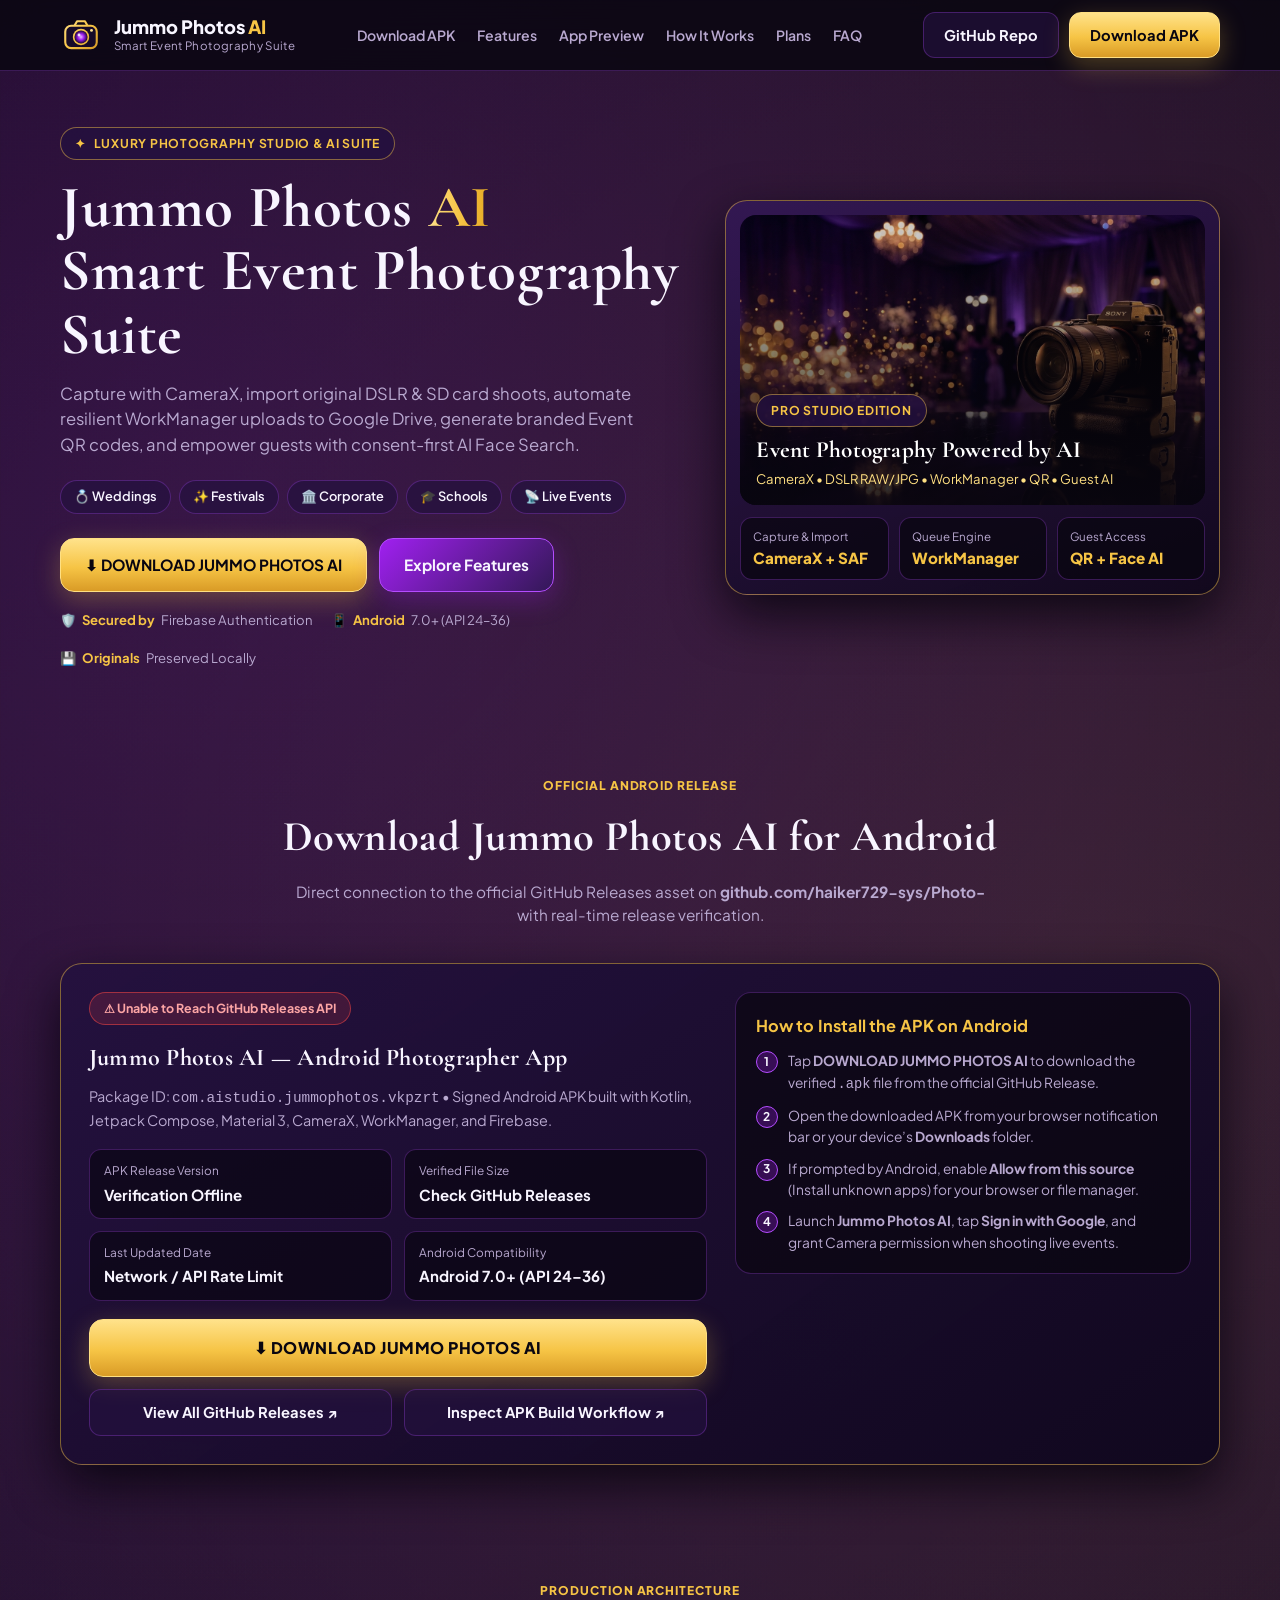
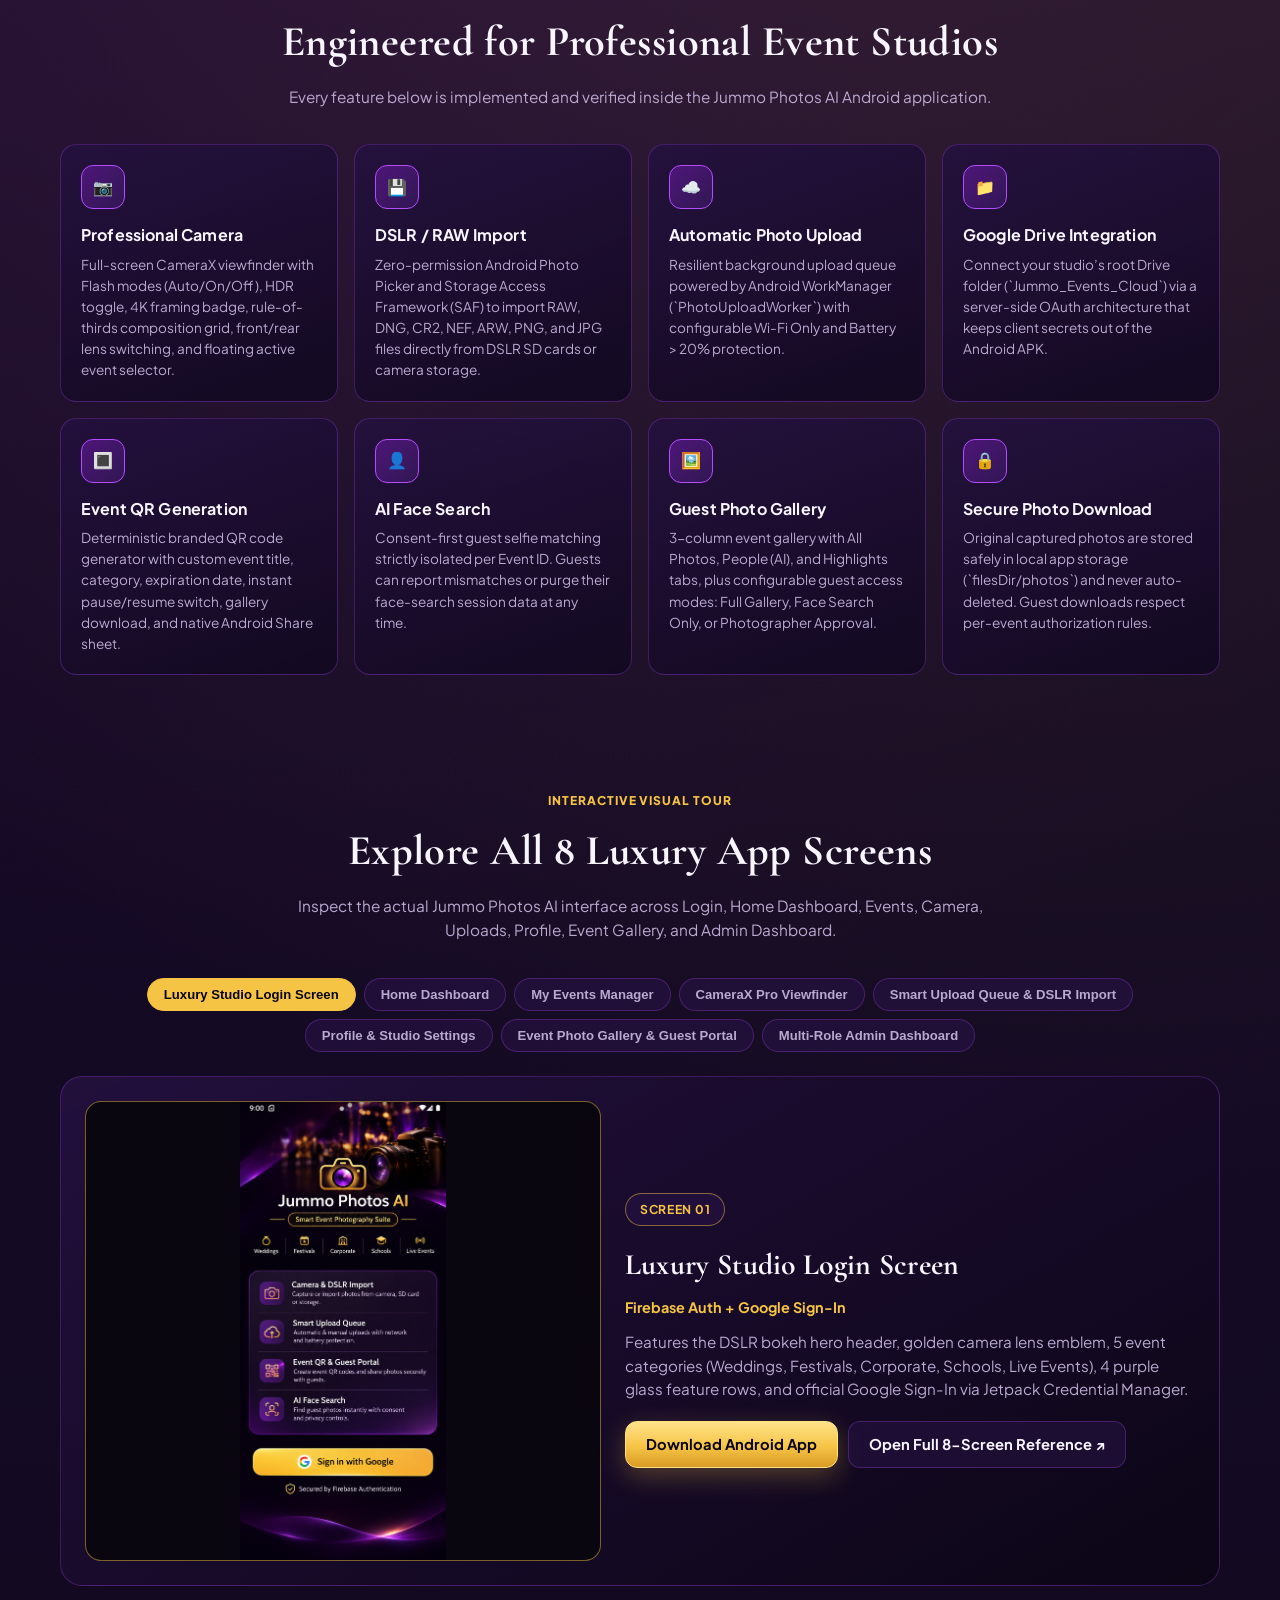
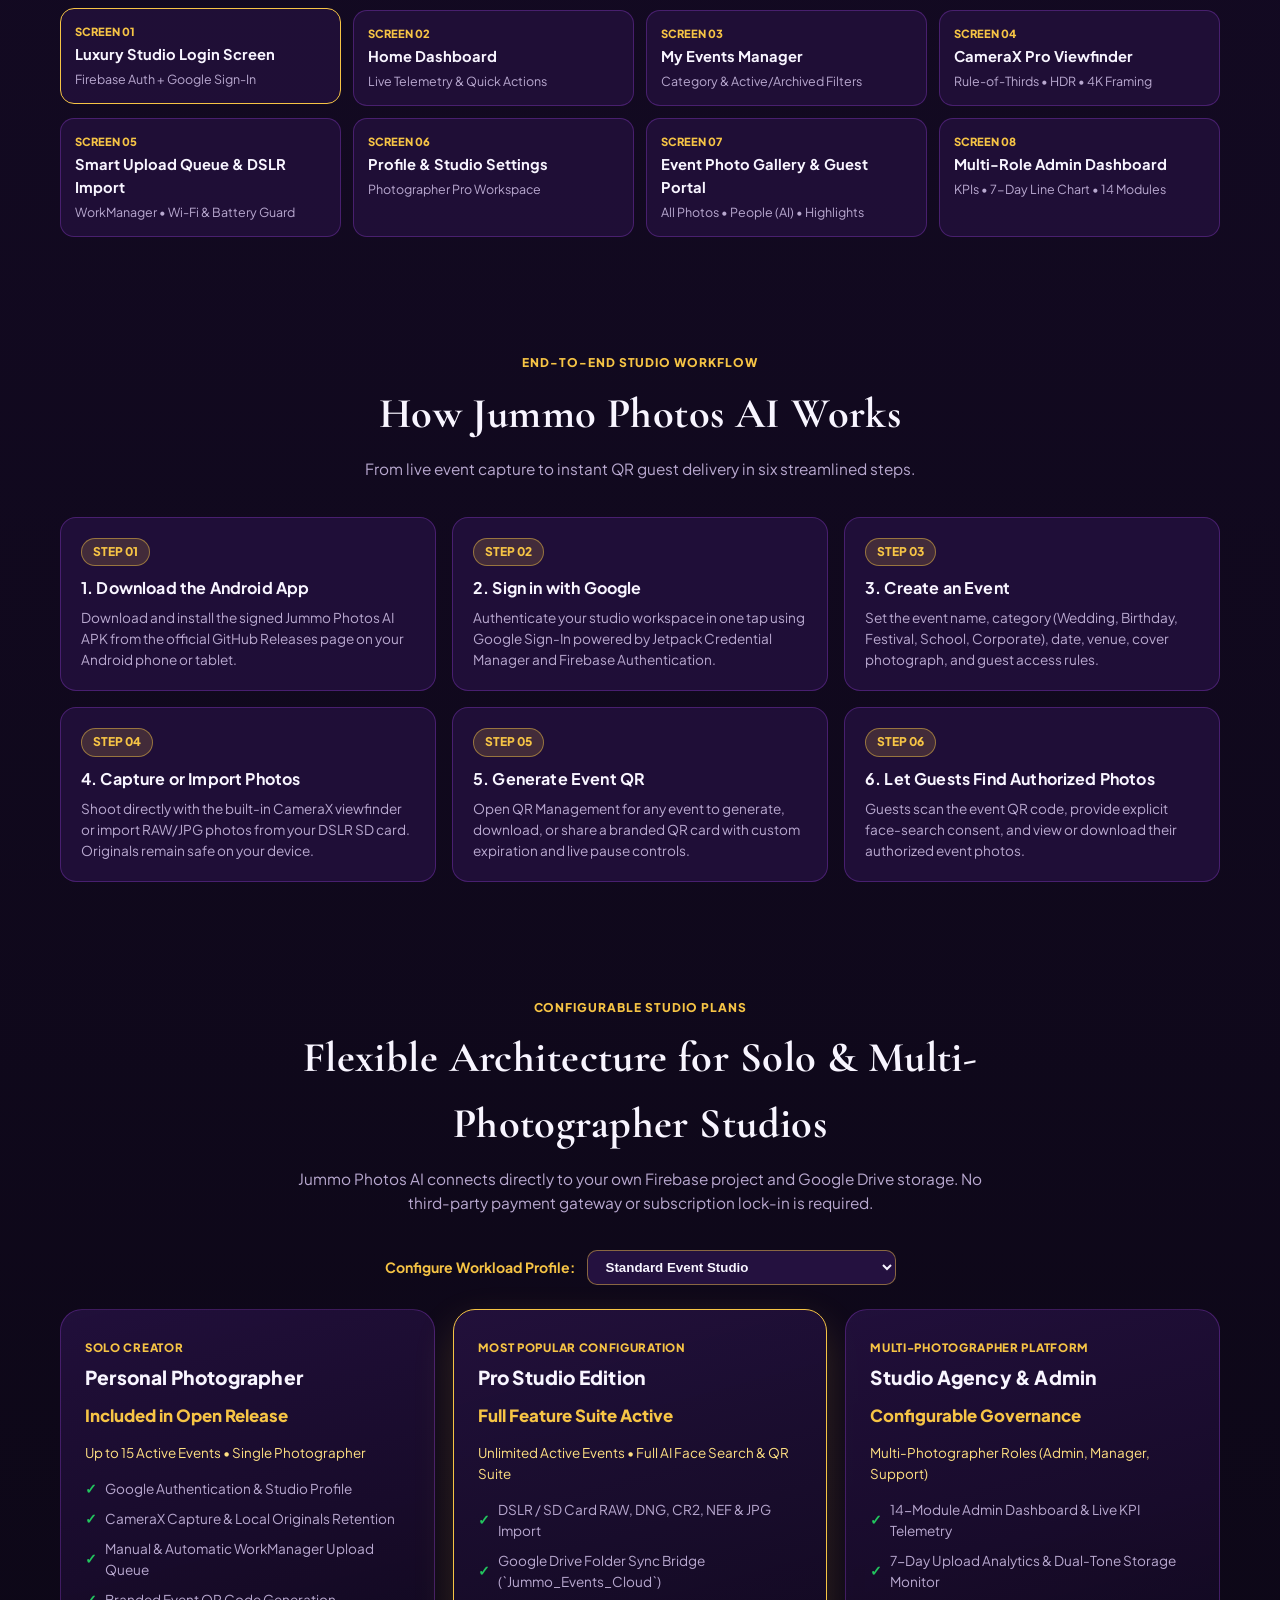
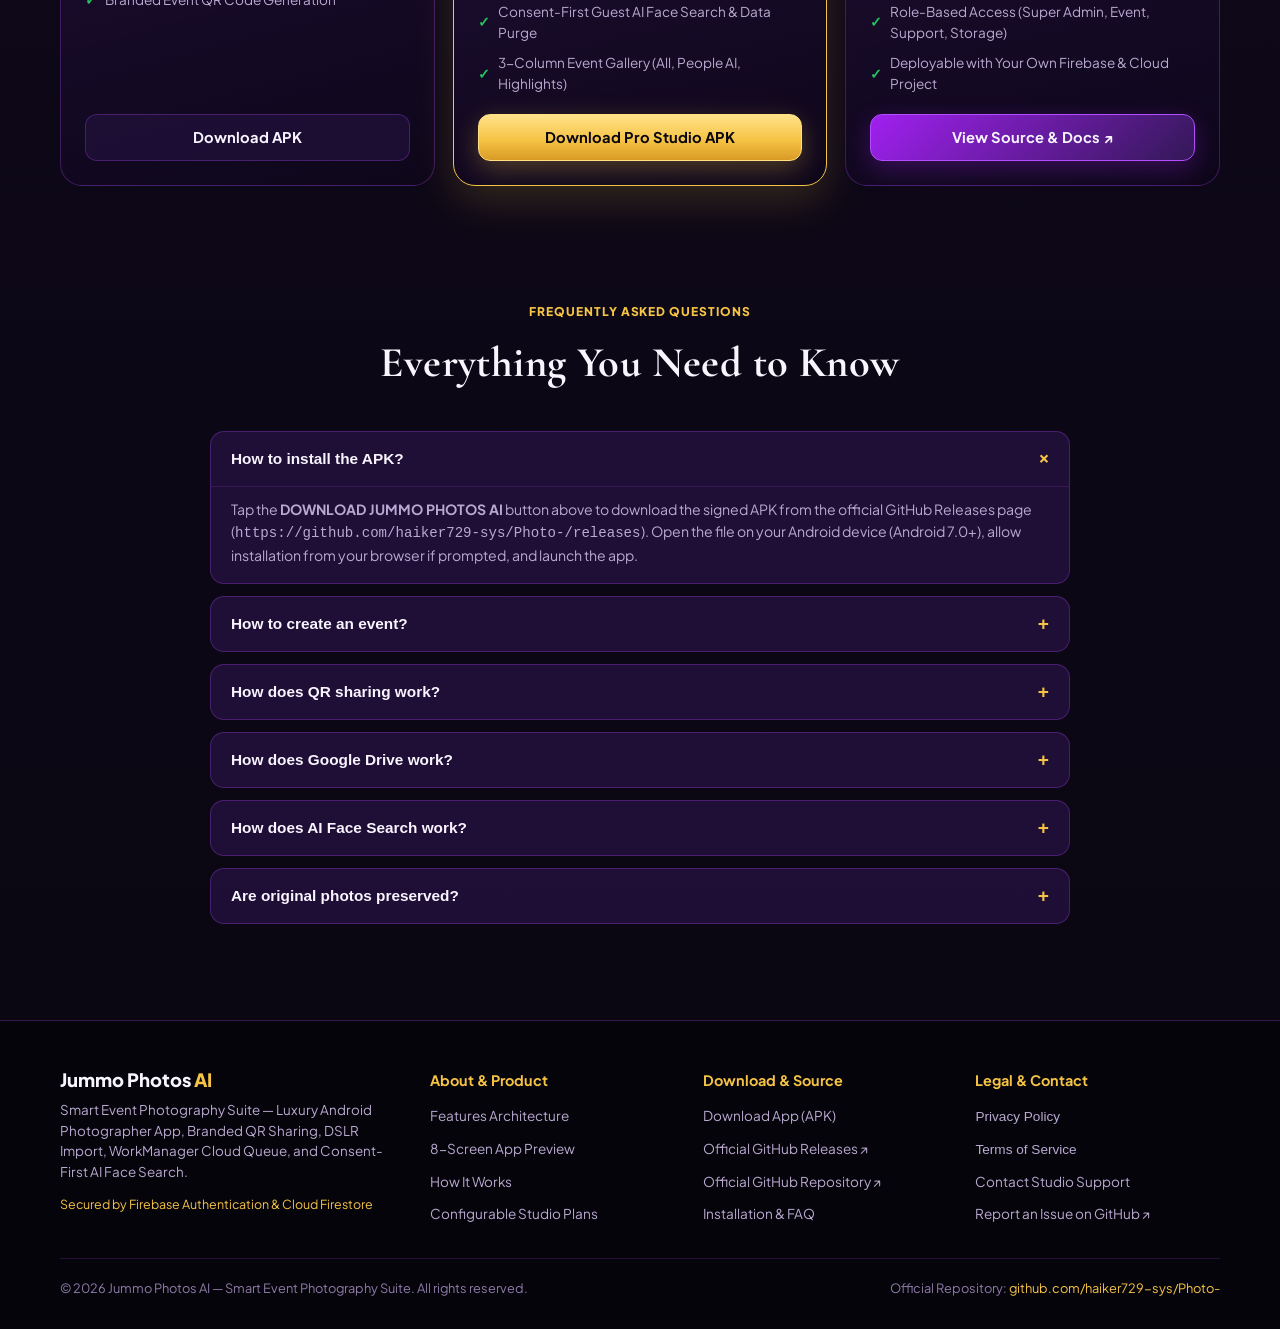
==== app/src/main/assets/website/index.html @ 93e832d7 "feat: add Official Website screen and APK portal Integrate OfficialWebsiteScreen to provide users wi" ====
<!DOCTYPE html>
<html lang="en">
<head>
  <meta charset="UTF-8" />
  <meta name="viewport" content="width=device-width, initial-scale=1.0" />
  <title>Jummo Photos AI — Smart Event Photography Suite | Official Website</title>
  <meta name="description" content="Jummo Photos AI is a luxury Event Photography, AI Face Search, DSLR RAW/JPG Import, WorkManager Cloud Upload, and Instant QR Photo Sharing suite for Android." />
  <meta name="keywords" content="Jummo Photos AI, Event Photography App, AI Face Search, QR Photo Sharing, CameraX Android, DSLR Import, Wedding Photography SaaS" />
  <meta property="og:title" content="Jummo Photos AI — Smart Event Photography Suite" />
  <meta property="og:description" content="Capture, manage, and share event photography with CameraX, DSLR/SD Import, Google Drive sync, Branded Event QR codes, and Consent-First AI Face Search." />
  <meta property="og:type" content="website" />
  <link rel="preconnect" href="https://fonts.googleapis.com" />
  <link rel="preconnect" href="https://fonts.gstatic.com" crossorigin />
  <link href="https://fonts.googleapis.com/css2?family=Cormorant+Garamond:wght@600;700&family=Plus+Jakarta+Sans:wght@400;500;600;700;800&display=swap" rel="stylesheet" />
  <link rel="stylesheet" href="styles.css" />
</head>
<body>
  <!-- Sticky Navigation Bar -->
  <header class="navbar">
    <div class="container nav-inner">
      <a href="#top" class="brand-link" aria-label="Jummo Photos AI Home">
        <!-- Luxury Golden Camera Lens SVG Logo -->
        <svg class="brand-logo-svg" viewBox="0 0 64 64" fill="none" xmlns="http://www.w3.org/2000/svg" aria-hidden="true">
          <defs>
            <linearGradient id="goldGrad" x1="0" y1="0" x2="64" y2="64" gradientUnits="userSpaceOnUse">
              <stop offset="0%" stop-color="#FFE596" />
              <stop offset="50%" stop-color="#F6C445" />
              <stop offset="100%" stop-color="#C98A1B" />
            </linearGradient>
            <radialGradient id="purpleLens" cx="50%" cy="50%" r="50%">
              <stop offset="0%" stop-color="#E9B8FF" />
              <stop offset="45%" stop-color="#A020F0" />
              <stop offset="100%" stop-color="#1A062E" />
            </radialGradient>
          </defs>
          <path d="M22 18L26 11H38L42 18" stroke="url(#goldGrad)" stroke-width="3.2" stroke-linecap="round" stroke-linejoin="round" />
          <rect x="8" y="18" width="48" height="34" rx="9" fill="#160B28" stroke="url(#goldGrad)" stroke-width="3.2" />
          <circle cx="48" cy="25" r="2.2" fill="#FFE596" />
          <circle cx="32" cy="35" r="12.5" fill="url(#goldGrad)" />
          <circle cx="32" cy="35" r="10" fill="url(#purpleLens)" />
          <circle cx="29" cy="32" r="2.2" fill="#FFFFFF" fill-opacity="0.85" />
        </svg>
        <div class="brand-text-wrap">
          <span class="brand-name">Jummo Photos <span>AI</span></span>
          <span class="brand-tagline">Smart Event Photography Suite</span>
        </div>
      </a>

      <nav aria-label="Primary Navigation">
        <ul class="nav-links" id="main-nav-links">
          <li><a href="#download-apk">Download APK</a></li>
          <li><a href="#features">Features</a></li>
          <li><a href="#app-preview">App Preview</a></li>
          <li><a href="#how-it-works">How It Works</a></li>
          <li><a href="#pricing">Plans</a></li>
          <li><a href="#faq">FAQ</a></li>
        </ul>
      </nav>

      <div class="nav-actions">
        <a href="https://github.com/haiker729-sys/Photo-" target="_blank" rel="noopener noreferrer" class="btn btn-outline">GitHub Repo</a>
        <a href="#download-apk" class="btn btn-gold">Download APK</a>
        <button type="button" class="mobile-menu-btn" id="mobile-menu-toggle" aria-label="Toggle Menu">☰</button>
      </div>
    </div>
  </header>

  <main id="top">
    <!-- 1. HERO SECTION -->
    <section class="hero-section">
      <div class="container hero-grid">
        <div>
          <div class="studio-pill">
            <span>✦</span> Luxury Photography Studio &amp; AI Suite
          </div>
          <h1 class="hero-title">
            Jummo Photos <span class="gold-accent">AI</span><br />
            Smart Event Photography Suite
          </h1>
          <p class="hero-subtitle">
            Capture with CameraX, import original DSLR &amp; SD card shoots, automate resilient WorkManager uploads to Google Drive, generate branded Event QR codes, and empower guests with consent-first AI Face Search.
          </p>

          <div class="hero-categories-strip" aria-label="Supported Event Categories">
            <span class="category-chip">💍 Weddings</span>
            <span class="category-chip">✨ Festivals</span>
            <span class="category-chip">🏛️ Corporate</span>
            <span class="category-chip">🎓 Schools</span>
            <span class="category-chip">📡 Live Events</span>
          </div>

          <div class="hero-cta-row">
            <a href="https://github.com/haiker729-sys/Photo-/releases/latest" class="btn btn-gold btn-large js-apk-download-trigger">
              ⬇ DOWNLOAD JUMMO PHOTOS AI
            </a>
            <a href="#features" class="btn btn-violet btn-large">
              Explore Features
            </a>
          </div>

          <div class="hero-trust-row">
            <span class="hero-trust-item">🛡️ <strong>Secured by</strong> Firebase Authentication</span>
            <span class="hero-trust-item">📱 <strong>Android</strong> 7.0+ (API 24–36)</span>
            <span class="hero-trust-item">💾 <strong>Originals</strong> Preserved Locally</span>
          </div>
        </div>

        <!-- Right Visual Card: DSLR + Wedding Photography Showcase -->
        <div class="hero-visual-card">
          <div class="hero-banner-img-wrap">
            <img src="assets/hero-studio.jpg" alt="Jummo Photos AI Professional DSLR Camera and Wedding Bokeh" />
            <div class="hero-banner-overlay">
              <span class="studio-pill" style="margin-bottom: 6px; width: fit-content;">Pro Studio Edition</span>
              <h2 style="font-size: 1.45rem; color: #fff;">Event Photography Powered by AI</h2>
              <p style="font-size: 0.82rem; color: #FFE082;">CameraX • DSLR RAW/JPG • WorkManager • QR • Guest AI</p>
            </div>
          </div>
          <div class="hero-mini-grid">
            <div class="hero-mini-stat">
              <div class="label">Capture &amp; Import</div>
              <div class="value">CameraX + SAF</div>
            </div>
            <div class="hero-mini-stat">
              <div class="label">Queue Engine</div>
              <div class="value">WorkManager</div>
            </div>
            <div class="hero-mini-stat">
              <div class="label">Guest Access</div>
              <div class="value">QR + Face AI</div>
            </div>
          </div>
        </div>
      </div>
    </section>

    <!-- 2. APK DOWNLOAD SYSTEM -->
    <section class="section" id="download-apk">
      <div class="container">
        <div class="section-header">
          <span class="section-eyebrow">Official Android Release</span>
          <h2 class="section-title">Download Jummo Photos AI for Android</h2>
          <p class="section-desc">
            Direct connection to the official GitHub Releases asset on <strong>github.com/haiker729-sys/Photo-</strong> with real-time release verification.
          </p>
        </div>

        <div class="apk-hub-card">
          <div class="apk-hub-grid">
            <div>
              <div id="apk-release-status-pill" class="release-status-pill checking">
                ⟳ Verifying Latest GitHub Release on haiker729-sys/Photo-…
              </div>
              <h3 style="font-size: 1.5rem; margin-bottom: 8px;">Jummo Photos AI — Android Photographer App</h3>
              <p style="font-size: 0.9rem; color: var(--text-lavender);">
                Package ID: <code>com.aistudio.jummophotos.vkpzrt</code> • Signed Android APK built with Kotlin, Jetpack Compose, Material 3, CameraX, WorkManager, and Firebase.
              </p>

              <div class="apk-meta-grid">
                <div class="apk-meta-box">
                  <div class="meta-label">APK Release Version</div>
                  <div class="meta-value" id="apk-meta-version">Checking release…</div>
                </div>
                <div class="apk-meta-box">
                  <div class="meta-label">Verified File Size</div>
                  <div class="meta-value" id="apk-meta-size">Checking asset…</div>
                </div>
                <div class="apk-meta-box">
                  <div class="meta-label">Last Updated Date</div>
                  <div class="meta-value" id="apk-meta-updated">Checking date…</div>
                </div>
                <div class="apk-meta-box">
                  <div class="meta-label">Android Compatibility</div>
                  <div class="meta-value">Android 7.0+ (API 24–36)</div>
                </div>
              </div>

              <a
                href="https://github.com/haiker729-sys/Photo-/releases/latest"
                id="primary-apk-download-btn"
                class="btn btn-gold apk-download-btn js-apk-download-trigger"
              >
                ⬇ DOWNLOAD JUMMO PHOTOS AI
              </a>

              <div style="display: flex; flex-wrap: wrap; gap: 12px; margin-top: 12px;">
                <a
                  href="https://github.com/haiker729-sys/Photo-/releases"
                  target="_blank"
                  rel="noopener noreferrer"
                  class="btn btn-outline"
                  style="flex: 1;"
                >
                  View All GitHub Releases ↗
                </a>
                <a
                  href="https://github.com/haiker729-sys/Photo-/actions"
                  target="_blank"
                  rel="noopener noreferrer"
                  class="btn btn-outline"
                  style="flex: 1;"
                >
                  Inspect APK Build Workflow ↗
                </a>
              </div>

              <div id="apk-download-error-box" class="apk-error-box" role="alert">
                <strong>Release Verification Notice:</strong>
                <span id="apk-download-error-text">
                  Checking https://github.com/haiker729-sys/Photo-/releases for a published .apk asset…
                </span>
              </div>
            </div>

            <!-- Installation Instructions -->
            <div class="install-steps-card">
              <h3>How to Install the APK on Android</h3>
              <ol class="install-list">
                <li>
                  <span class="step-badge">1</span>
                  <div>Tap <strong>DOWNLOAD JUMMO PHOTOS AI</strong> to download the verified <code>.apk</code> file from the official GitHub Release.</div>
                </li>
                <li>
                  <span class="step-badge">2</span>
                  <div>Open the downloaded APK from your browser notification bar or your device’s <strong>Downloads</strong> folder.</div>
                </li>
                <li>
                  <span class="step-badge">3</span>
                  <div>If prompted by Android, enable <strong>Allow from this source</strong> (Install unknown apps) for your browser or file manager.</div>
                </li>
                <li>
                  <span class="step-badge">4</span>
                  <div>Launch <strong>Jummo Photos AI</strong>, tap <strong>Sign in with Google</strong>, and grant Camera permission when shooting live events.</div>
                </li>
              </ol>
            </div>
          </div>
        </div>
      </div>
    </section>

    <!-- 3. FEATURES SECTION (8 Implemented Features) -->
    <section class="section" id="features">
      <div class="container">
        <div class="section-header">
          <span class="section-eyebrow">Production Architecture</span>
          <h2 class="section-title">Engineered for Professional Event Studios</h2>
          <p class="section-desc">
            Every feature below is implemented and verified inside the Jummo Photos AI Android application.
          </p>
        </div>

        <div class="features-grid">
          <article class="feature-card">
            <div class="feature-icon-box">📷</div>
            <h3>Professional Camera</h3>
            <p>Full-screen CameraX viewfinder with Flash modes (Auto/On/Off), HDR toggle, 4K framing badge, rule-of-thirds composition grid, front/rear lens switching, and floating active event selector.</p>
          </article>

          <article class="feature-card">
            <div class="feature-icon-box">💾</div>
            <h3>DSLR / RAW Import</h3>
            <p>Zero-permission Android Photo Picker and Storage Access Framework (SAF) to import RAW, DNG, CR2, NEF, ARW, PNG, and JPG files directly from DSLR SD cards or camera storage.</p>
          </article>

          <article class="feature-card">
            <div class="feature-icon-box">☁️</div>
            <h3>Automatic Photo Upload</h3>
            <p>Resilient background upload queue powered by Android WorkManager (`PhotoUploadWorker`) with configurable Wi-Fi Only and Battery &gt; 20% protection.</p>
          </article>

          <article class="feature-card">
            <div class="feature-icon-box">📁</div>
            <h3>Google Drive Integration</h3>
            <p>Connect your studio’s root Drive folder (`Jummo_Events_Cloud`) via a server-side OAuth architecture that keeps client secrets out of the Android APK.</p>
          </article>

          <article class="feature-card">
            <div class="feature-icon-box">🔳</div>
            <h3>Event QR Generation</h3>
            <p>Deterministic branded QR code generator with custom event title, category, expiration date, instant pause/resume switch, gallery download, and native Android Share sheet.</p>
          </article>

          <article class="feature-card">
            <div class="feature-icon-box">👤</div>
            <h3>AI Face Search</h3>
            <p>Consent-first guest selfie matching strictly isolated per Event ID. Guests can report mismatches or purge their face-search session data at any time.</p>
          </article>

          <article class="feature-card">
            <div class="feature-icon-box">🖼️</div>
            <h3>Guest Photo Gallery</h3>
            <p>3-column event gallery with All Photos, People (AI), and Highlights tabs, plus configurable guest access modes: Full Gallery, Face Search Only, or Photographer Approval.</p>
          </article>

          <article class="feature-card">
            <div class="feature-icon-box">🔒</div>
            <h3>Secure Photo Download</h3>
            <p>Original captured photos are stored safely in local app storage (`filesDir/photos`) and never auto-deleted. Guest downloads respect per-event authorization rules.</p>
          </article>
        </div>
      </div>
    </section>

    <!-- 4. APP PREVIEW GALLERY (8 Screens) -->
    <section class="section" id="app-preview">
      <div class="container">
        <div class="section-header">
          <span class="section-eyebrow">Interactive Visual Tour</span>
          <h2 class="section-title">Explore All 8 Luxury App Screens</h2>
          <p class="section-desc">
            Inspect the actual Jummo Photos AI interface across Login, Home Dashboard, Events, Camera, Uploads, Profile, Event Gallery, and Admin Dashboard.
          </p>
        </div>

        <div class="preview-tabs" id="preview-tabs-container" role="tablist"></div>

        <div class="preview-showcase-layout">
          <div class="preview-image-frame">
            <img id="preview-active-image" src="assets/screen-login.png" alt="Jummo Photos AI Screen Preview" />
          </div>
          <div>
            <span class="studio-pill" id="preview-active-number">Screen 01</span>
            <h3 id="preview-active-title" style="font-size: 1.85rem; margin-bottom: 8px;">Luxury Studio Login Screen</h3>
            <p id="preview-active-badge" style="color: var(--gold-bright); font-weight: 700; font-size: 0.9rem; margin-bottom: 12px;">
              Firebase Auth + Google Sign-In
            </p>
            <p id="preview-active-desc" style="color: var(--text-lavender); font-size: 0.95rem; margin-bottom: 20px;">
              Features the DSLR bokeh hero header, golden camera lens emblem, 5 event categories, 4 purple glass feature rows, and official Google Sign-In.
            </p>
            <div style="display: flex; flex-wrap: wrap; gap: 10px;">
              <a href="#download-apk" class="btn btn-gold">Download Android App</a>
              <a href="assets/screen-suite-8.png" target="_blank" rel="noopener noreferrer" class="btn btn-outline">Open Full 8-Screen Reference ↗</a>
            </div>
          </div>
        </div>

        <div class="screens-8-grid" id="screens-mini-grid"></div>
      </div>
    </section>

    <!-- 5. HOW IT WORKS (6 Steps) -->
    <section class="section" id="how-it-works">
      <div class="container">
        <div class="section-header">
          <span class="section-eyebrow">End-to-End Studio Workflow</span>
          <h2 class="section-title">How Jummo Photos AI Works</h2>
          <p class="section-desc">
            From live event capture to instant QR guest delivery in six streamlined steps.
          </p>
        </div>

        <div class="steps-grid">
          <div class="step-card">
            <span class="step-number-pill">STEP 01</span>
            <h3>1. Download the Android App</h3>
            <p>Download and install the signed Jummo Photos AI APK from the official GitHub Releases page on your Android phone or tablet.</p>
          </div>

          <div class="step-card">
            <span class="step-number-pill">STEP 02</span>
            <h3>2. Sign in with Google</h3>
            <p>Authenticate your studio workspace in one tap using Google Sign-In powered by Jetpack Credential Manager and Firebase Authentication.</p>
          </div>

          <div class="step-card">
            <span class="step-number-pill">STEP 03</span>
            <h3>3. Create an Event</h3>
            <p>Set the event name, category (Wedding, Birthday, Festival, School, Corporate), date, venue, cover photograph, and guest access rules.</p>
          </div>

          <div class="step-card">
            <span class="step-number-pill">STEP 04</span>
            <h3>4. Capture or Import Photos</h3>
            <p>Shoot directly with the built-in CameraX viewfinder or import RAW/JPG photos from your DSLR SD card. Originals remain safe on your device.</p>
          </div>

          <div class="step-card">
            <span class="step-number-pill">STEP 05</span>
            <h3>5. Generate Event QR</h3>
            <p>Open QR Management for any event to generate, download, or share a branded QR card with custom expiration and live pause controls.</p>
          </div>

          <div class="step-card">
            <span class="step-number-pill">STEP 06</span>
            <h3>6. Let Guests Find Authorized Photos</h3>
            <p>Guests scan the event QR code, provide explicit face-search consent, and view or download their authorized event photos.</p>
          </div>
        </div>
      </div>
    </section>

    <!-- 6. PRICING (Configurable Plans — No Fake Prices or Payment Claims) -->
    <section class="section" id="pricing">
      <div class="container">
        <div class="section-header">
          <span class="section-eyebrow">Configurable Studio Plans</span>
          <h2 class="section-title">Flexible Architecture for Solo &amp; Multi-Photographer Studios</h2>
          <p class="section-desc">
            Jummo Photos AI connects directly to your own Firebase project and Google Drive storage. No third-party payment gateway or subscription lock-in is required.
          </p>
        </div>

        <div class="pricing-config-bar">
          <label for="studio-scale-select" style="font-size: 0.88rem; font-weight: 700; color: var(--gold-bright);">
            Configure Workload Profile:
          </label>
          <select
            id="studio-scale-select"
            style="background: var(--bg-card-purple); color: var(--text-white); border: 1px solid var(--border-gold); border-radius: 10px; padding: 8px 14px; font-weight: 600;"
          >
            <option value="standard">Standard Event Studio</option>
            <option value="high_volume">High-Volume Wedding &amp; Festival Season</option>
            <option value="enterprise">Self-Hosted Multi-Studio Deployment</option>
          </select>
        </div>

        <div class="pricing-grid">
          <div class="pricing-card">
            <div>
              <span class="plan-badge">Solo Creator</span>
              <h3>Personal Photographer</h3>
              <div class="plan-mode-tag">Included in Open Release</div>
              <p id="plan-solo-capacity" style="font-size: 0.84rem; color: var(--gold-soft); margin-bottom: 14px;">
                Up to 15 Active Events • Single Photographer
              </p>
              <ul class="plan-features">
                <li>Google Authentication &amp; Studio Profile</li>
                <li>CameraX Capture &amp; Local Originals Retention</li>
                <li>Manual &amp; Automatic WorkManager Upload Queue</li>
                <li>Branded Event QR Code Generation</li>
              </ul>
            </div>
            <a href="#download-apk" class="btn btn-outline">Download APK</a>
          </div>

          <div class="pricing-card featured">
            <div>
              <span class="plan-badge">Most Popular Configuration</span>
              <h3>Pro Studio Edition</h3>
              <div class="plan-mode-tag">Full Feature Suite Active</div>
              <p id="plan-pro-capacity" style="font-size: 0.84rem; color: var(--gold-soft); margin-bottom: 14px;">
                Unlimited Active Events • Full AI Face Search &amp; QR Suite
              </p>
              <ul class="plan-features">
                <li>DSLR / SD Card RAW, DNG, CR2, NEF &amp; JPG Import</li>
                <li>Google Drive Folder Sync Bridge (`Jummo_Events_Cloud`)</li>
                <li>Consent-First Guest AI Face Search &amp; Data Purge</li>
                <li>3-Column Event Gallery (All, People AI, Highlights)</li>
              </ul>
            </div>
            <a href="#download-apk" class="btn btn-gold">Download Pro Studio APK</a>
          </div>

          <div class="pricing-card">
            <div>
              <span class="plan-badge">Multi-Photographer Platform</span>
              <h3>Studio Agency &amp; Admin</h3>
              <div class="plan-mode-tag">Configurable Governance</div>
              <p id="plan-agency-capacity" style="font-size: 0.84rem; color: var(--gold-soft); margin-bottom: 14px;">
                Multi-Photographer Roles (Admin, Manager, Support)
              </p>
              <ul class="plan-features">
                <li>14-Module Admin Dashboard &amp; Live KPI Telemetry</li>
                <li>7-Day Upload Analytics &amp; Dual-Tone Storage Monitor</li>
                <li>Role-Based Access (Super Admin, Event, Support, Storage)</li>
                <li>Deployable with Your Own Firebase &amp; Cloud Project</li>
              </ul>
            </div>
            <a href="https://github.com/haiker729-sys/Photo-" target="_blank" rel="noopener noreferrer" class="btn btn-violet">View Source &amp; Docs ↗</a>
          </div>
        </div>
      </div>
    </section>

    <!-- 7. FAQ SECTION -->
    <section class="section" id="faq">
      <div class="container">
        <div class="section-header">
          <span class="section-eyebrow">Frequently Asked Questions</span>
          <h2 class="section-title">Everything You Need to Know</h2>
        </div>

        <div class="faq-list">
          <div class="faq-item open">
            <button type="button" class="faq-question">
              <span>How to install the APK?</span>
              <span class="icon">+</span>
            </button>
            <div class="faq-answer">
              Tap the <strong>DOWNLOAD JUMMO PHOTOS AI</strong> button above to download the signed APK from the official GitHub Releases page (<code>https://github.com/haiker729-sys/Photo-/releases</code>). Open the file on your Android device (Android 7.0+), allow installation from your browser if prompted, and launch the app.
            </div>
          </div>

          <div class="faq-item">
            <button type="button" class="faq-question">
              <span>How to create an event?</span>
              <span class="icon">+</span>
            </button>
            <div class="faq-answer">
              After signing in with Google, tap <strong>+ Create Event</strong> on the Home Dashboard or <strong>+ New Event</strong> on the My Events tab. Enter the event name, choose a category (Wedding, Birthday, Festival, School, Corporate, Other), set the event date and venue, pick a cover image, and choose the guest access mode.
            </div>
          </div>

          <div class="faq-item">
            <button type="button" class="faq-question">
              <span>How does QR sharing work?</span>
              <span class="icon">+</span>
            </button>
            <div class="faq-answer">
              Every event automatically gets a unique, deterministic branded QR code card. You can download the QR image to your gallery, share it via WhatsApp/email using the native Share sheet, set an expiration date, or pause/resume guest QR access at any time with a single toggle.
            </div>
          </div>

          <div class="faq-item">
            <button type="button" class="faq-question">
              <span>How does Google Drive work?</span>
              <span class="icon">+</span>
            </button>
            <div class="faq-answer">
              In <strong>Profile &amp; Settings → Google Drive</strong>, enable the Drive connection and specify your root cloud folder name (default: <code>Jummo_Events_Cloud</code>). The architecture uses a server-side OAuth bridge so no sensitive OAuth client secret is ever hardcoded inside the Android APK.
            </div>
          </div>

          <div class="faq-item">
            <button type="button" class="faq-question">
              <span>How does AI Face Search work?</span>
              <span class="icon">+</span>
            </button>
            <div class="faq-answer">
              When guests open an event portal, they must first read and check an explicit biometric consent agreement before running a selfie face search. Search results are strictly isolated to that single Event ID, and both guests and photographers can permanently delete guest face-search sessions at any time.
            </div>
          </div>

          <div class="faq-item">
            <button type="button" class="faq-question">
              <span>Are original photos preserved?</span>
              <span class="icon">+</span>
            </button>
            <div class="faq-answer">
              Yes. Every photo captured with the built-in CameraX viewfinder or imported into an event is saved in local app storage (<code>filesDir/photos</code>) and is <strong>never automatically deleted</strong> after cloud upload.
            </div>
          </div>
        </div>
      </div>
    </section>
  </main>

  <!-- 8. FOOTER -->
  <footer class="site-footer">
    <div class="container">
      <div class="footer-grid">
        <div class="footer-col">
          <div class="brand-link" style="margin-bottom: 10px;">
            <span class="brand-name">Jummo Photos <span>AI</span></span>
          </div>
          <p style="font-size: 0.84rem; color: var(--text-lavender); margin-bottom: 12px;">
            Smart Event Photography Suite — Luxury Android Photographer App, Branded QR Sharing, DSLR Import, WorkManager Cloud Queue, and Consent-First AI Face Search.
          </p>
          <p style="font-size: 0.78rem; color: var(--gold-bright);">
            Secured by Firebase Authentication &amp; Cloud Firestore
          </p>
        </div>

        <div class="footer-col">
          <h4>About &amp; Product</h4>
          <ul>
            <li><a href="#features">Features Architecture</a></li>
            <li><a href="#app-preview">8-Screen App Preview</a></li>
            <li><a href="#how-it-works">How It Works</a></li>
            <li><a href="#pricing">Configurable Studio Plans</a></li>
          </ul>
        </div>

        <div class="footer-col">
          <h4>Download &amp; Source</h4>
          <ul>
            <li><a href="#download-apk">Download App (APK)</a></li>
            <li><a href="https://github.com/haiker729-sys/Photo-/releases" target="_blank" rel="noopener noreferrer">Official GitHub Releases ↗</a></li>
            <li><a href="https://github.com/haiker729-sys/Photo-" target="_blank" rel="noopener noreferrer">Official GitHub Repository ↗</a></li>
            <li><a href="#faq">Installation &amp; FAQ</a></li>
          </ul>
        </div>

        <div class="footer-col">
          <h4>Legal &amp; Contact</h4>
          <ul>
            <li><button type="button" class="link-btn" data-policy-modal="privacy">Privacy Policy</button></li>
            <li><button type="button" class="link-btn" data-policy-modal="terms">Terms of Service</button></li>
            <li><a href="mailto:merajalam906090@gmail.com">Contact Studio Support</a></li>
            <li><a href="https://github.com/haiker729-sys/Photo-/issues" target="_blank" rel="noopener noreferrer">Report an Issue on GitHub ↗</a></li>
          </ul>
        </div>
      </div>

      <div class="footer-bottom">
        <span>© 2026 Jummo Photos AI — Smart Event Photography Suite. All rights reserved.</span>
        <span>Official Repository: <a href="https://github.com/haiker729-sys/Photo-" target="_blank" rel="noopener noreferrer" style="color: var(--gold-bright);">github.com/haiker729-sys/Photo-</a></span>
      </div>
    </div>
  </footer>

  <!-- Privacy Policy / Terms Modal -->
  <div class="modal-backdrop" id="policy-modal" role="dialog" aria-modal="true" aria-labelledby="policy-modal-title">
    <div class="modal-card">
      <div class="modal-header">
        <h3 id="policy-modal-title" style="color: var(--gold-bright); font-size: 1.35rem;">Policy</h3>
        <button type="button" id="policy-modal-close" class="btn btn-outline" style="padding: 6px 12px;">Close ✕</button>
      </div>
      <div class="modal-body" id="policy-modal-body"></div>
    </div>
  </div>

  <script src="app.js"></script>
</body>
</html>
---- app/src/main/assets/website/styles.css ----
:root {
  --bg-obsidian: #090610;
  --bg-royal-purple: #160B28;
  --bg-card-purple: #24113F;
  --bg-elevated-purple: #331857;
  --violet-primary: #8B1EE4;
  --violet-electric: #A020F0;
  --violet-glow: #B44CFF;
  --gold-bright: #F6C445;
  --gold-soft: #FFE082;
  --gold-deep: #D99B26;
  --text-white: #F8F5FF;
  --text-lavender: #B9A9D0;
  --text-muted: #8E7BA8;
  --success-green: #22C55E;
  --warning-amber: #F59E0B;
  --error-red: #EF4444;
  --border-subtle: rgba(180, 76, 255, 0.28);
  --border-gold: rgba(246, 196, 69, 0.48);
  --shadow-luxury: 0 20px 50px rgba(5, 2, 12, 0.78);
  --radius-xl: 22px;
  --radius-lg: 16px;
  --radius-md: 12px;
  --radius-pill: 999px;
}

* {
  box-sizing: border-box;
  margin: 0;
  padding: 0;
}

html {
  scroll-behavior: smooth;
  background-color: var(--bg-obsidian);
  color: var(--text-white);
  font-family: 'Plus Jakarta Sans', -apple-system, BlinkMacSystemFont, 'Segoe UI', Roboto, sans-serif;
  line-height: 1.55;
}

body {
  background:
    radial-gradient(circle at 18% 8%, rgba(160, 32, 240, 0.22) 0%, transparent 38%),
    radial-gradient(circle at 85% 16%, rgba(246, 196, 69, 0.14) 0%, transparent 35%),
    linear-gradient(180deg, #090610 0%, #140A24 45%, #090610 100%);
  color: var(--text-white);
  overflow-x: hidden;
}

h1, h2, h3, .serif-heading {
  font-family: 'Cormorant Garamond', Georgia, serif;
  letter-spacing: 0.01em;
}

a {
  color: inherit;
  text-decoration: none;
}

.container {
  width: 100%;
  max-width: 1200px;
  margin: 0 auto;
  padding: 0 20px;
}

/* Top Navigation Bar */
.navbar {
  position: sticky;
  top: 0;
  z-index: 100;
  backdrop-filter: blur(18px);
  -webkit-backdrop-filter: blur(18px);
  background: rgba(9, 6, 16, 0.84);
  border-bottom: 1px solid var(--border-subtle);
}

.nav-inner {
  display: flex;
  align-items: center;
  justify-content: space-between;
  height: 70px;
  gap: 16px;
}

.brand-link {
  display: flex;
  align-items: center;
  gap: 12px;
}

.brand-logo-svg {
  width: 42px;
  height: 42px;
  flex-shrink: 0;
}

.brand-text-wrap {
  display: flex;
  flex-direction: column;
}

.brand-name {
  font-size: 1.15rem;
  font-weight: 800;
  color: var(--text-white);
  line-height: 1.15;
}

.brand-name span {
  color: var(--gold-bright);
}

.brand-tagline {
  font-size: 0.72rem;
  color: var(--text-lavender);
  letter-spacing: 0.03em;
}

.nav-links {
  display: flex;
  align-items: center;
  gap: 22px;
  list-style: none;
}

.nav-links a {
  font-size: 0.88rem;
  font-weight: 600;
  color: var(--text-lavender);
  transition: color 0.2s ease;
}

.nav-links a:hover {
  color: var(--gold-bright);
}

.nav-actions {
  display: flex;
  align-items: center;
  gap: 10px;
}

.btn {
  display: inline-flex;
  align-items: center;
  justify-content: center;
  gap: 8px;
  font-weight: 700;
  font-size: 0.92rem;
  padding: 11px 20px;
  border-radius: var(--radius-md);
  border: 1px solid transparent;
  cursor: pointer;
  transition: transform 0.18s ease, box-shadow 0.18s ease, border-color 0.18s ease;
  text-align: center;
}

.btn:hover {
  transform: translateY(-1px);
}

.btn-gold {
  background: linear-gradient(180deg, #FFE28A 0%, #F6C445 55%, #D99B26 100%);
  color: var(--bg-obsidian);
  border-color: var(--gold-soft);
  box-shadow: 0 8px 26px rgba(246, 196, 69, 0.28);
}

.btn-gold:hover {
  box-shadow: 0 12px 32px rgba(246, 196, 69, 0.42);
}

.btn-violet {
  background: linear-gradient(135deg, var(--violet-electric), var(--bg-elevated-purple));
  color: var(--text-white);
  border-color: var(--violet-glow);
  box-shadow: 0 8px 26px rgba(160, 32, 240, 0.28);
}

.btn-outline {
  background: rgba(36, 17, 63, 0.65);
  color: var(--text-white);
  border-color: var(--border-subtle);
}

.btn-outline:hover {
  border-color: var(--gold-bright);
  color: var(--gold-bright);
}

.mobile-menu-btn {
  display: none;
  background: rgba(36, 17, 63, 0.8);
  color: var(--text-white);
  border: 1px solid var(--border-subtle);
  border-radius: 10px;
  padding: 8px 11px;
  cursor: pointer;
}

/* Hero Section */
.hero-section {
  position: relative;
  padding: 56px 0 48px;
  overflow: hidden;
}

.hero-grid {
  display: grid;
  grid-template-columns: 1.12fr 0.88fr;
  gap: 36px;
  align-items: center;
}

.studio-pill {
  display: inline-flex;
  align-items: center;
  gap: 8px;
  padding: 6px 14px;
  border-radius: var(--radius-pill);
  background: rgba(36, 17, 63, 0.82);
  border: 1px solid var(--border-gold);
  color: var(--gold-bright);
  font-size: 0.76rem;
  font-weight: 700;
  letter-spacing: 0.06em;
  text-transform: uppercase;
  margin-bottom: 16px;
}

.hero-title {
  font-size: clamp(2.3rem, 4.6vw, 3.75rem);
  font-weight: 700;
  line-height: 1.08;
  margin-bottom: 14px;
}

.hero-title .gold-accent {
  background: linear-gradient(90deg, #FFE28A, #F6C445, #E5A922);
  -webkit-background-clip: text;
  -webkit-text-fill-color: transparent;
}

.hero-subtitle {
  font-size: 1.04rem;
  color: var(--text-lavender);
  max-width: 580px;
  margin-bottom: 22px;
}

.hero-categories-strip {
  display: flex;
  flex-wrap: wrap;
  gap: 8px;
  margin-bottom: 24px;
}

.category-chip {
  display: inline-flex;
  align-items: center;
  gap: 6px;
  padding: 6px 13px;
  border-radius: var(--radius-pill);
  background: rgba(36, 17, 63, 0.72);
  border: 1px solid var(--border-subtle);
  font-size: 0.8rem;
  font-weight: 600;
  color: var(--text-white);
}

.category-chip svg {
  color: var(--gold-bright);
}

.hero-cta-row {
  display: flex;
  flex-wrap: wrap;
  gap: 12px;
  margin-bottom: 18px;
}

.hero-cta-row .btn-large {
  padding: 14px 24px;
  font-size: 0.96rem;
  border-radius: 14px;
}

.hero-trust-row {
  display: flex;
  flex-wrap: wrap;
  align-items: center;
  gap: 18px;
  font-size: 0.82rem;
  color: var(--text-lavender);
}

.hero-trust-item {
  display: inline-flex;
  align-items: center;
  gap: 6px;
}

.hero-trust-item strong {
  color: var(--gold-bright);
}

/* Hero Visual Showcase Card */
.hero-visual-card {
  position: relative;
  border-radius: var(--radius-xl);
  background: linear-gradient(160deg, rgba(51, 24, 87, 0.85), rgba(16, 8, 28, 0.95));
  border: 1.5px solid var(--border-gold);
  box-shadow: var(--shadow-luxury);
  overflow: hidden;
  padding: 14px;
}

.hero-banner-img-wrap {
  position: relative;
  border-radius: 16px;
  overflow: hidden;
  aspect-ratio: 16 / 10;
  margin-bottom: 12px;
}

.hero-banner-img-wrap img {
  width: 100%;
  height: 100%;
  object-fit: cover;
  display: block;
}

.hero-banner-overlay {
  position: absolute;
  inset: 0;
  background: linear-gradient(180deg, rgba(9, 6, 16, 0.15) 0%, rgba(9, 6, 16, 0.88) 100%);
  display: flex;
  flex-direction: column;
  justify-content: flex-end;
  padding: 16px;
}

.hero-mini-grid {
  display: grid;
  grid-template-columns: repeat(3, 1fr);
  gap: 10px;
}

.hero-mini-stat {
  background: rgba(9, 6, 16, 0.72);
  border: 1px solid var(--border-subtle);
  border-radius: 12px;
  padding: 10px 12px;
}

.hero-mini-stat .label {
  font-size: 0.72rem;
  color: var(--text-lavender);
}

.hero-mini-stat .value {
  font-size: 0.95rem;
  font-weight: 800;
  color: var(--gold-bright);
}

/* Section Headers */
.section {
  padding: 56px 0;
}

.section-header {
  text-align: center;
  max-width: 720px;
  margin: 0 auto 36px;
}

.section-eyebrow {
  display: inline-block;
  font-size: 0.75rem;
  font-weight: 800;
  text-transform: uppercase;
  letter-spacing: 0.08em;
  color: var(--gold-bright);
  margin-bottom: 8px;
}

.section-title {
  font-size: clamp(1.85rem, 3.4vw, 2.65rem);
  font-weight: 700;
  color: var(--text-white);
  margin-bottom: 10px;
}

.section-desc {
  font-size: 0.96rem;
  color: var(--text-lavender);
}

/* APK Download Hub Section */
.apk-hub-card {
  background: linear-gradient(145deg, rgba(36, 17, 63, 0.94), rgba(16, 8, 30, 0.98));
  border: 1.5px solid var(--border-gold);
  border-radius: var(--radius-xl);
  padding: 28px;
  box-shadow: var(--shadow-luxury);
}

.apk-hub-grid {
  display: grid;
  grid-template-columns: 1.15fr 0.85fr;
  gap: 28px;
  align-items: start;
}

.release-status-pill {
  display: inline-flex;
  align-items: center;
  gap: 8px;
  padding: 6px 14px;
  border-radius: var(--radius-pill);
  font-size: 0.78rem;
  font-weight: 700;
  margin-bottom: 14px;
}

.release-status-pill.checking {
  background: rgba(245, 158, 11, 0.16);
  border: 1px solid rgba(245, 158, 11, 0.5);
  color: var(--gold-bright);
}

.release-status-pill.verified {
  background: rgba(34, 197, 94, 0.16);
  border: 1px solid rgba(34, 197, 94, 0.55);
  color: var(--success-green);
}

.release-status-pill.unavailable {
  background: rgba(239, 68, 68, 0.16);
  border: 1px solid rgba(239, 68, 68, 0.55);
  color: #FCA5A5;
}

.apk-meta-grid {
  display: grid;
  grid-template-columns: repeat(2, 1fr);
  gap: 12px;
  margin: 18px 0;
}

.apk-meta-box {
  background: rgba(9, 6, 16, 0.65);
  border: 1px solid var(--border-subtle);
  border-radius: 12px;
  padding: 12px 14px;
}

.apk-meta-box .meta-label {
  font-size: 0.74rem;
  color: var(--text-lavender);
  margin-bottom: 2px;
}

.apk-meta-box .meta-value {
  font-size: 0.94rem;
  font-weight: 700;
  color: var(--text-white);
}

.apk-download-btn {
  width: 100%;
  padding: 16px 24px;
  font-size: 1rem;
  font-weight: 800;
  letter-spacing: 0.03em;
  border-radius: 14px;
}

.apk-error-box {
  display: none;
  margin-top: 14px;
  padding: 14px 16px;
  border-radius: 12px;
  background: rgba(239, 68, 68, 0.16);
  border: 1px solid rgba(239, 68, 68, 0.55);
  color: #FECACA;
  font-size: 0.86rem;
}

.apk-error-box.visible {
  display: block;
}

.install-steps-card {
  background: rgba(9, 6, 16, 0.68);
  border: 1px solid var(--border-subtle);
  border-radius: 16px;
  padding: 20px;
}

.install-steps-card h3 {
  font-family: 'Plus Jakarta Sans', sans-serif;
  font-size: 1.02rem;
  font-weight: 700;
  color: var(--gold-bright);
  margin-bottom: 12px;
}

.install-list {
  list-style: none;
  display: flex;
  flex-direction: column;
  gap: 10px;
}

.install-list li {
  display: flex;
  align-items: flex-start;
  gap: 10px;
  font-size: 0.86rem;
  color: var(--text-lavender);
}

.step-badge {
  width: 22px;
  height: 22px;
  border-radius: 50%;
  background: rgba(160, 32, 240, 0.28);
  border: 1px solid var(--violet-glow);
  color: var(--text-white);
  font-size: 0.75rem;
  font-weight: 700;
  display: inline-flex;
  align-items: center;
  justify-content: center;
  flex-shrink: 0;
  margin-top: 1px;
}

/* 8 Features Grid */
.features-grid {
  display: grid;
  grid-template-columns: repeat(4, 1fr);
  gap: 16px;
}

.feature-card {
  background: linear-gradient(160deg, rgba(36, 17, 63, 0.88), rgba(18, 9, 32, 0.94));
  border: 1px solid var(--border-subtle);
  border-radius: var(--radius-lg);
  padding: 20px;
  transition: transform 0.2s ease, border-color 0.2s ease;
}

.feature-card:hover {
  transform: translateY(-3px);
  border-color: var(--gold-bright);
}

.feature-icon-box {
  width: 44px;
  height: 44px;
  border-radius: 12px;
  background: linear-gradient(135deg, rgba(160, 32, 240, 0.35), rgba(51, 24, 87, 0.9));
  border: 1px solid var(--violet-glow);
  display: flex;
  align-items: center;
  justify-content: center;
  color: var(--gold-bright);
  margin-bottom: 14px;
}

.feature-card h3 {
  font-family: 'Plus Jakarta Sans', sans-serif;
  font-size: 1rem;
  font-weight: 700;
  color: var(--text-white);
  margin-bottom: 6px;
}

.feature-card p {
  font-size: 0.85rem;
  color: var(--text-lavender);
}

/* App Preview Gallery Section */
.preview-tabs {
  display: flex;
  flex-wrap: wrap;
  justify-content: center;
  gap: 8px;
  margin-bottom: 24px;
}

.preview-tab-btn {
  padding: 8px 16px;
  border-radius: var(--radius-pill);
  background: rgba(36, 17, 63, 0.75);
  border: 1px solid var(--border-subtle);
  color: var(--text-lavender);
  font-size: 0.82rem;
  font-weight: 700;
  cursor: pointer;
  transition: all 0.18s ease;
}

.preview-tab-btn.active,
.preview-tab-btn:hover {
  background: var(--gold-bright);
  border-color: var(--gold-bright);
  color: var(--bg-obsidian);
}

.preview-showcase-layout {
  display: grid;
  grid-template-columns: 0.95fr 1.05fr;
  gap: 24px;
  align-items: center;
  background: linear-gradient(150deg, rgba(36, 17, 63, 0.9), rgba(12, 6, 22, 0.96));
  border: 1px solid var(--border-subtle);
  border-radius: var(--radius-xl);
  padding: 24px;
  margin-bottom: 24px;
}

.preview-image-frame {
  border-radius: 16px;
  overflow: hidden;
  border: 1.5px solid var(--border-gold);
  background: var(--bg-obsidian);
  max-height: 460px;
  display: flex;
  align-items: center;
  justify-content: center;
}

.preview-image-frame img {
  width: 100%;
  height: 100%;
  max-height: 460px;
  object-fit: contain;
  display: block;
}

.screens-8-grid {
  display: grid;
  grid-template-columns: repeat(4, 1fr);
  gap: 12px;
}

.screen-mini-card {
  background: rgba(36, 17, 63, 0.72);
  border: 1px solid var(--border-subtle);
  border-radius: 14px;
  padding: 14px;
  cursor: pointer;
  transition: border-color 0.18s ease, transform 0.18s ease;
}

.screen-mini-card.active,
.screen-mini-card:hover {
  border-color: var(--gold-bright);
  transform: translateY(-2px);
}

.screen-mini-card .screen-num {
  font-size: 0.7rem;
  font-weight: 800;
  color: var(--gold-bright);
  text-transform: uppercase;
}

.screen-mini-card h4 {
  font-size: 0.92rem;
  font-weight: 700;
  color: var(--text-white);
  margin: 3px 0 4px;
}

.screen-mini-card p {
  font-size: 0.78rem;
  color: var(--text-lavender);
}

/* How It Works (6 Steps) */
.steps-grid {
  display: grid;
  grid-template-columns: repeat(3, 1fr);
  gap: 16px;
}

.step-card {
  background: rgba(36, 17, 63, 0.8);
  border: 1px solid var(--border-subtle);
  border-radius: var(--radius-lg);
  padding: 20px;
  position: relative;
}

.step-number-pill {
  display: inline-flex;
  align-items: center;
  justify-content: center;
  padding: 4px 11px;
  border-radius: var(--radius-pill);
  background: rgba(246, 196, 69, 0.16);
  border: 1px solid var(--border-gold);
  color: var(--gold-bright);
  font-size: 0.75rem;
  font-weight: 800;
  margin-bottom: 10px;
}

.step-card h3 {
  font-family: 'Plus Jakarta Sans', sans-serif;
  font-size: 1rem;
  font-weight: 700;
  color: var(--text-white);
  margin-bottom: 6px;
}

.step-card p {
  font-size: 0.85rem;
  color: var(--text-lavender);
}

/* Configurable Pricing / Deployment Tiers */
.pricing-config-bar {
  display: flex;
  flex-wrap: wrap;
  align-items: center;
  justify-content: center;
  gap: 12px;
  margin-bottom: 24px;
}

.pricing-grid {
  display: grid;
  grid-template-columns: repeat(3, 1fr);
  gap: 18px;
}

.pricing-card {
  background: linear-gradient(165deg, rgba(36, 17, 63, 0.88), rgba(14, 7, 26, 0.96));
  border: 1px solid var(--border-subtle);
  border-radius: var(--radius-xl);
  padding: 24px;
  display: flex;
  flex-direction: column;
  justify-content: space-between;
}

.pricing-card.featured {
  border: 1.5px solid var(--gold-bright);
  box-shadow: 0 16px 40px rgba(246, 196, 69, 0.16);
}

.plan-badge {
  display: inline-block;
  font-size: 0.72rem;
  font-weight: 800;
  text-transform: uppercase;
  letter-spacing: 0.06em;
  color: var(--gold-bright);
  margin-bottom: 6px;
}

.pricing-card h3 {
  font-family: 'Plus Jakarta Sans', sans-serif;
  font-size: 1.2rem;
  font-weight: 800;
  margin-bottom: 6px;
}

.plan-mode-tag {
  font-size: 1.05rem;
  font-weight: 800;
  color: var(--gold-bright);
  margin: 10px 0 14px;
}

.plan-features {
  list-style: none;
  display: flex;
  flex-direction: column;
  gap: 9px;
  margin-bottom: 20px;
}

.plan-features li {
  font-size: 0.85rem;
  color: var(--text-lavender);
  display: flex;
  align-items: center;
  gap: 8px;
}

.plan-features li::before {
  content: "✓";
  color: var(--success-green);
  font-weight: 800;
}

/* FAQ Accordion */
.faq-list {
  max-width: 860px;
  margin: 0 auto;
  display: flex;
  flex-direction: column;
  gap: 12px;
}

.faq-item {
  background: rgba(36, 17, 63, 0.82);
  border: 1px solid var(--border-subtle);
  border-radius: 14px;
  overflow: hidden;
}

.faq-question {
  width: 100%;
  background: transparent;
  border: none;
  color: var(--text-white);
  font-size: 0.96rem;
  font-weight: 700;
  padding: 16px 20px;
  text-align: left;
  display: flex;
  align-items: center;
  justify-content: space-between;
  cursor: pointer;
}

.faq-question span.icon {
  color: var(--gold-bright);
  font-size: 1.2rem;
  transition: transform 0.2s ease;
}

.faq-item.open .faq-question span.icon {
  transform: rotate(45deg);
}

.faq-answer {
  display: none;
  padding: 0 20px 16px;
  font-size: 0.88rem;
  color: var(--text-lavender);
  border-top: 1px solid rgba(180, 76, 255, 0.16);
  padding-top: 12px;
}

.faq-item.open .faq-answer {
  display: block;
}

/* Footer */
.site-footer {
  background: #06040B;
  border-top: 1px solid var(--border-subtle);
  padding: 48px 0 32px;
  margin-top: 40px;
}

.footer-grid {
  display: grid;
  grid-template-columns: 1.4fr 1fr 1fr 1fr;
  gap: 28px;
  margin-bottom: 32px;
}

.footer-col h4 {
  font-size: 0.9rem;
  font-weight: 700;
  color: var(--gold-bright);
  margin-bottom: 12px;
}

.footer-col ul {
  list-style: none;
  display: flex;
  flex-direction: column;
  gap: 8px;
}

.footer-col a,
.footer-col button.link-btn {
  background: none;
  border: none;
  color: var(--text-lavender);
  font-size: 0.85rem;
  cursor: pointer;
  text-align: left;
  padding: 0;
}

.footer-col a:hover,
.footer-col button.link-btn:hover {
  color: var(--gold-bright);
}

.footer-bottom {
  border-top: 1px solid rgba(180, 76, 255, 0.18);
  padding-top: 20px;
  display: flex;
  flex-wrap: wrap;
  justify-content: space-between;
  gap: 12px;
  font-size: 0.8rem;
  color: var(--text-muted);
}

/* Policy Modal */
.modal-backdrop {
  position: fixed;
  inset: 0;
  background: rgba(5, 2, 12, 0.84);
  backdrop-filter: blur(8px);
  display: none;
  align-items: center;
  justify-content: center;
  z-index: 200;
  padding: 20px;
}

.modal-backdrop.open {
  display: flex;
}

.modal-card {
  background: var(--bg-card-purple);
  border: 1.5px solid var(--border-gold);
  border-radius: 20px;
  max-width: 640px;
  width: 100%;
  max-height: 82vh;
  overflow-y: auto;
  padding: 24px;
}

.modal-header {
  display: flex;
  align-items: center;
  justify-content: space-between;
  margin-bottom: 14px;
}

.modal-body p {
  font-size: 0.88rem;
  color: var(--text-lavender);
  margin-bottom: 10px;
}

/* Responsive Breakpoints */
@media (max-width: 980px) {
  .hero-grid,
  .apk-hub-grid,
  .preview-showcase-layout {
    grid-template-columns: 1fr;
  }
  .features-grid,
  .screens-8-grid {
    grid-template-columns: repeat(2, 1fr);
  }
  .steps-grid,
  .pricing-grid {
    grid-template-columns: repeat(2, 1fr);
  }
  .footer-grid {
    grid-template-columns: repeat(2, 1fr);
  }
}

@media (max-width: 680px) {
  .nav-links {
    display: none;
    position: absolute;
    top: 70px;
    left: 0;
    right: 0;
    background: rgba(16, 8, 30, 0.98);
    border-bottom: 1px solid var(--border-subtle);
    flex-direction: column;
    padding: 16px 20px;
    gap: 14px;
  }
  .nav-links.mobile-open {
    display: flex;
  }
  .mobile-menu-btn {
    display: inline-flex;
  }
  .features-grid,
  .screens-8-grid,
  .steps-grid,
  .pricing-grid,
  .footer-grid,
  .apk-meta-grid,
  .hero-mini-grid {
    grid-template-columns: 1fr;
  }
  .section {
    padding: 40px 0;
  }
}
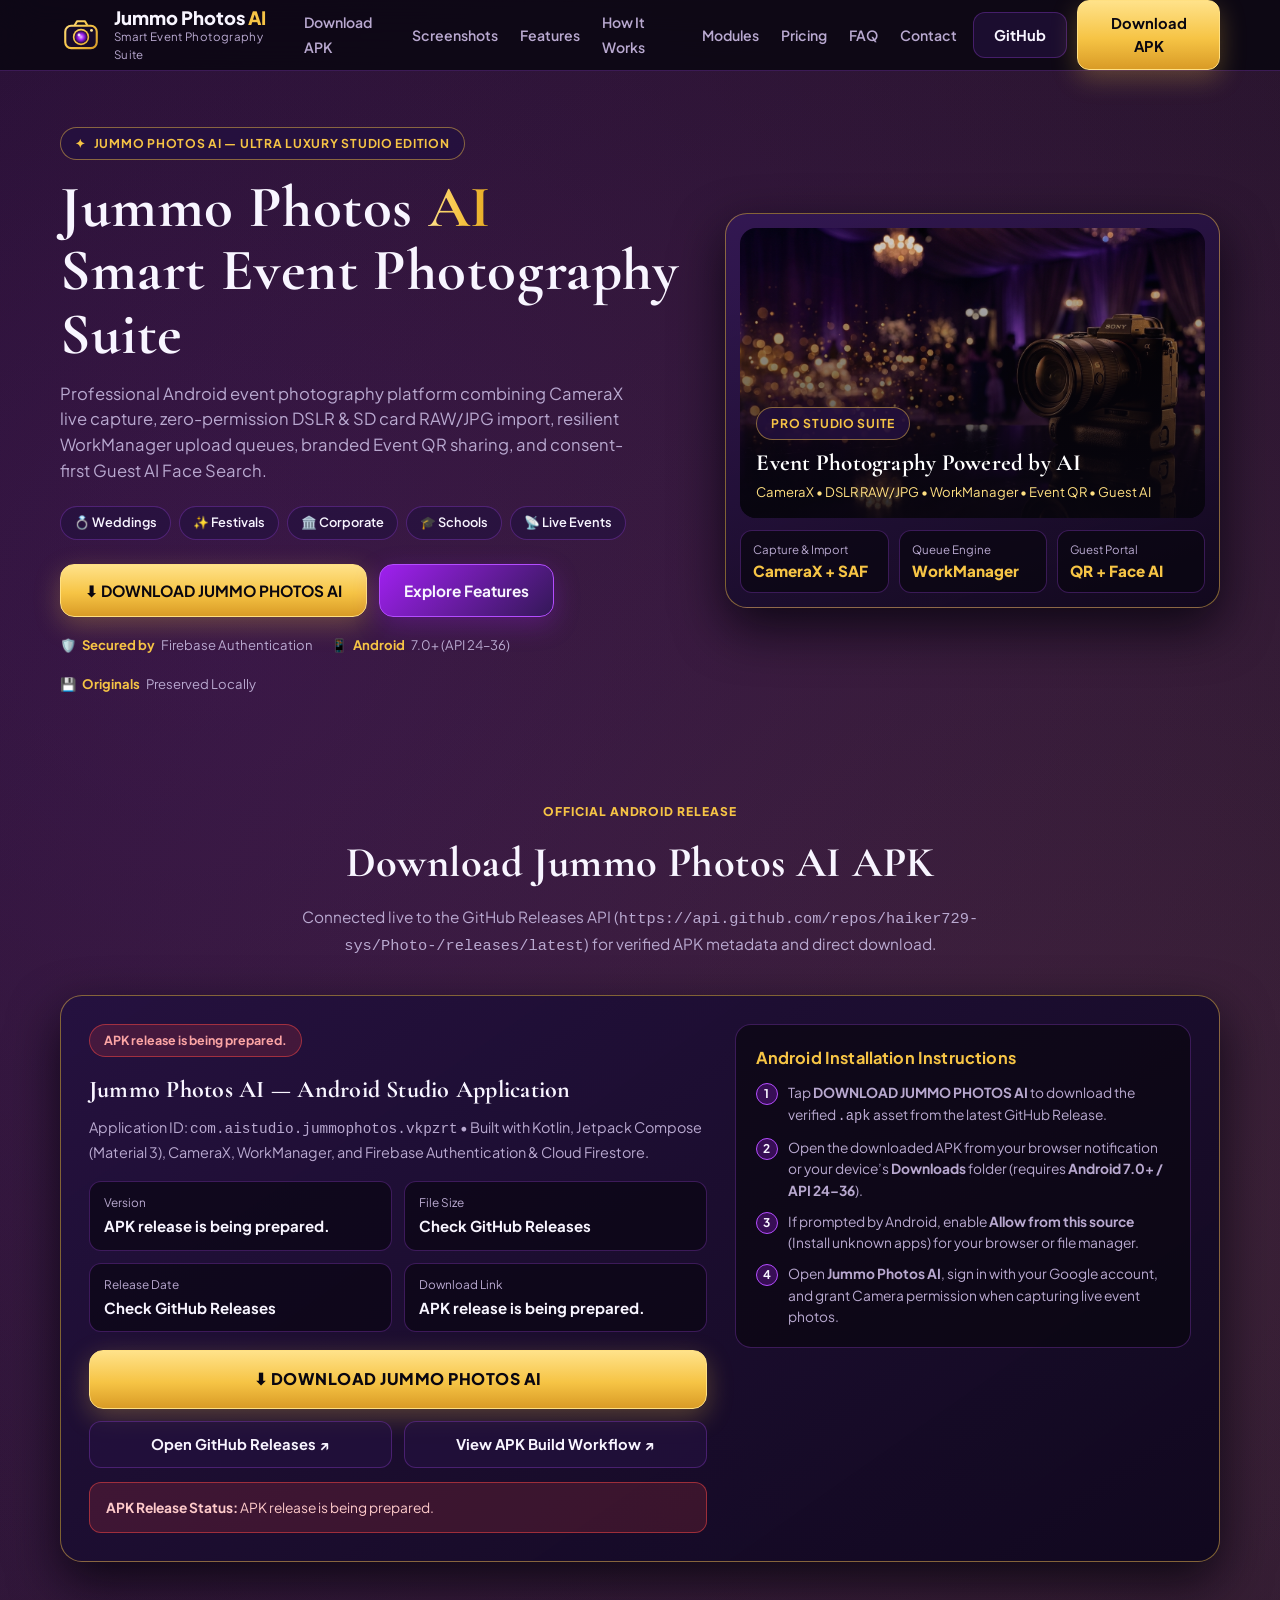
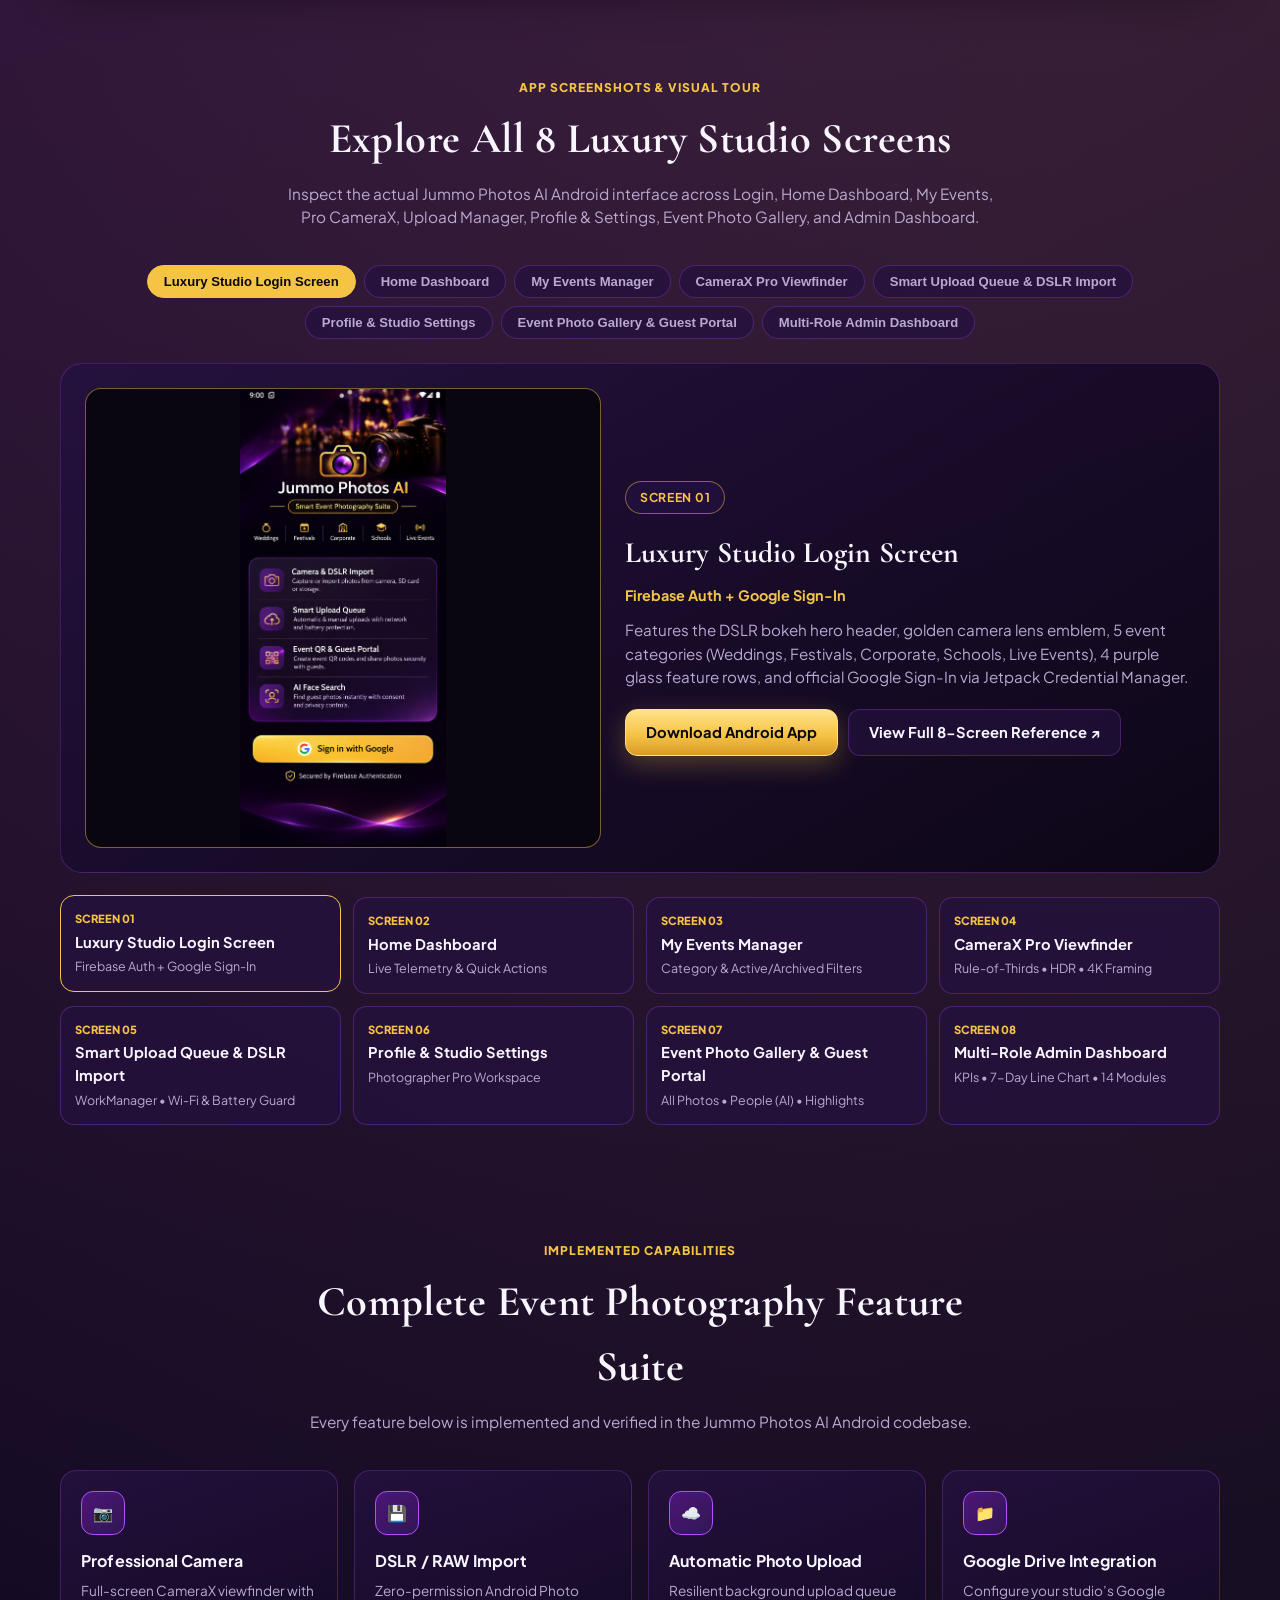
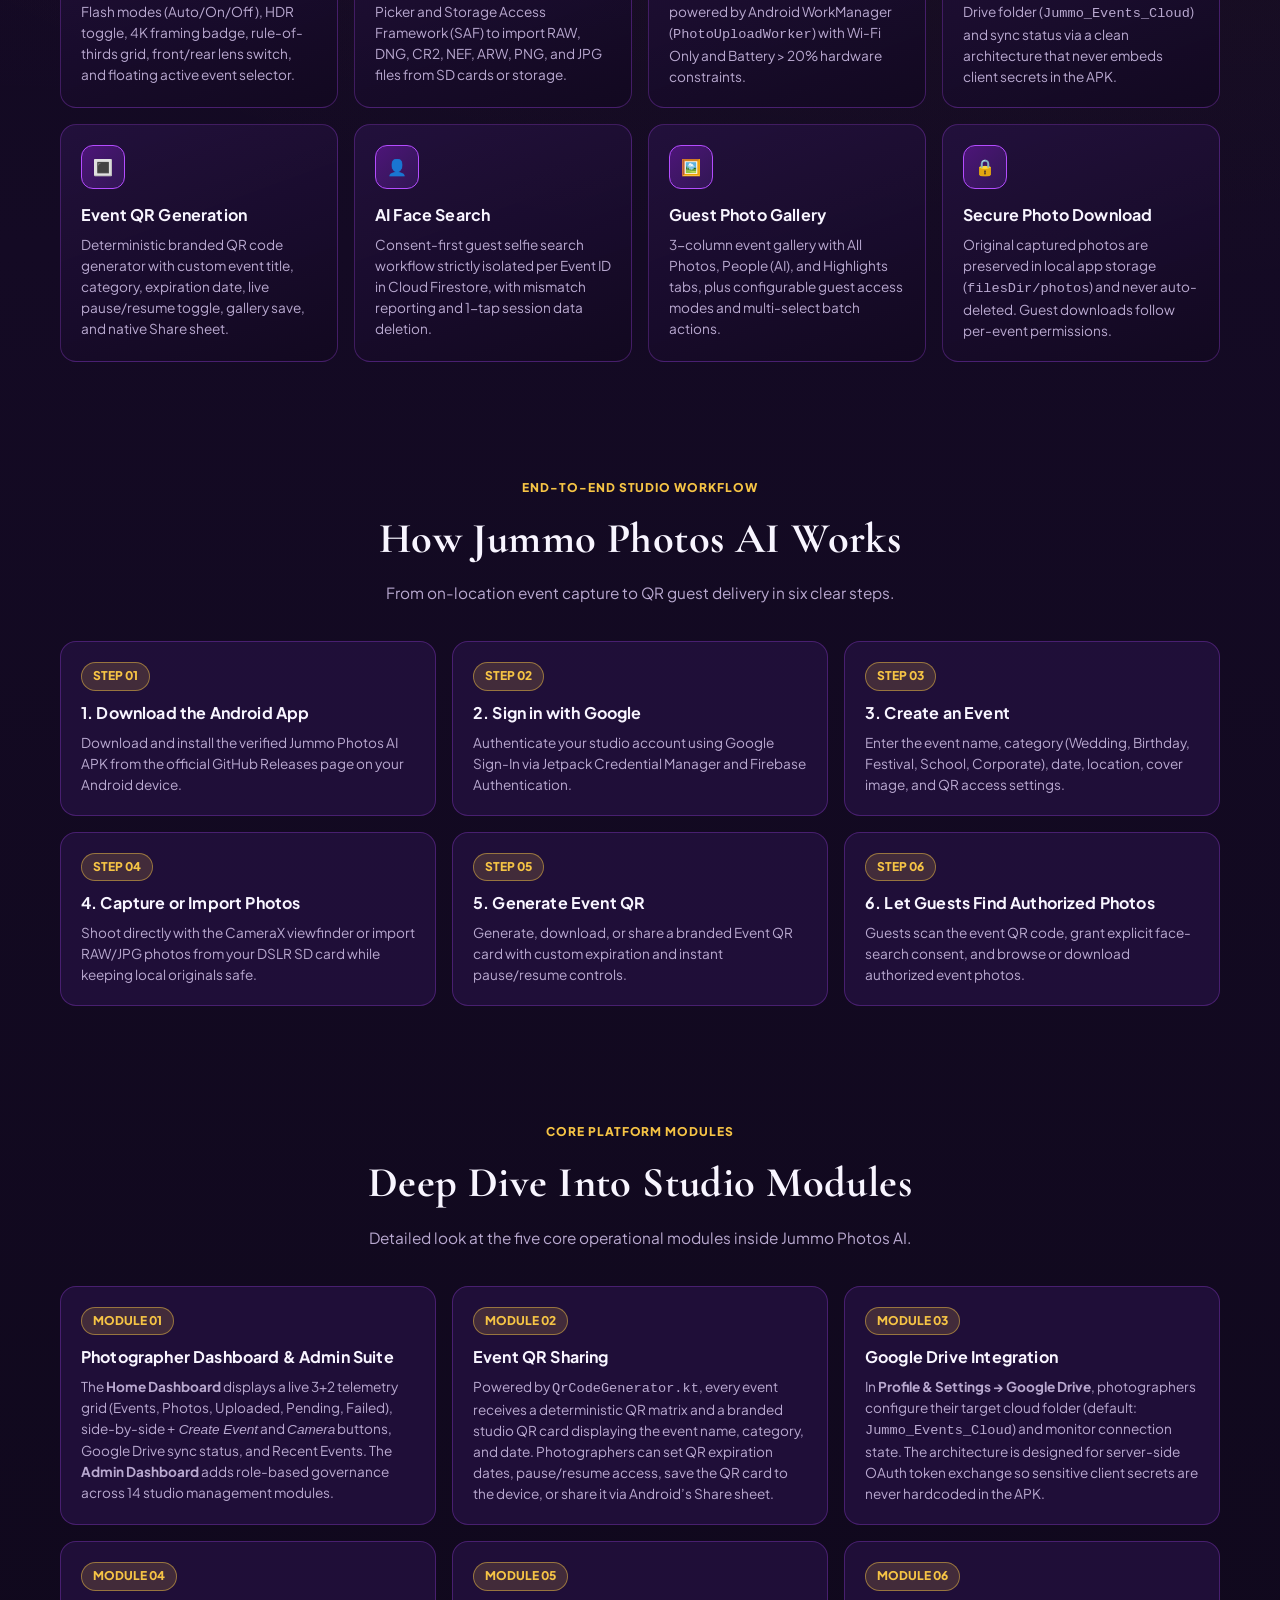
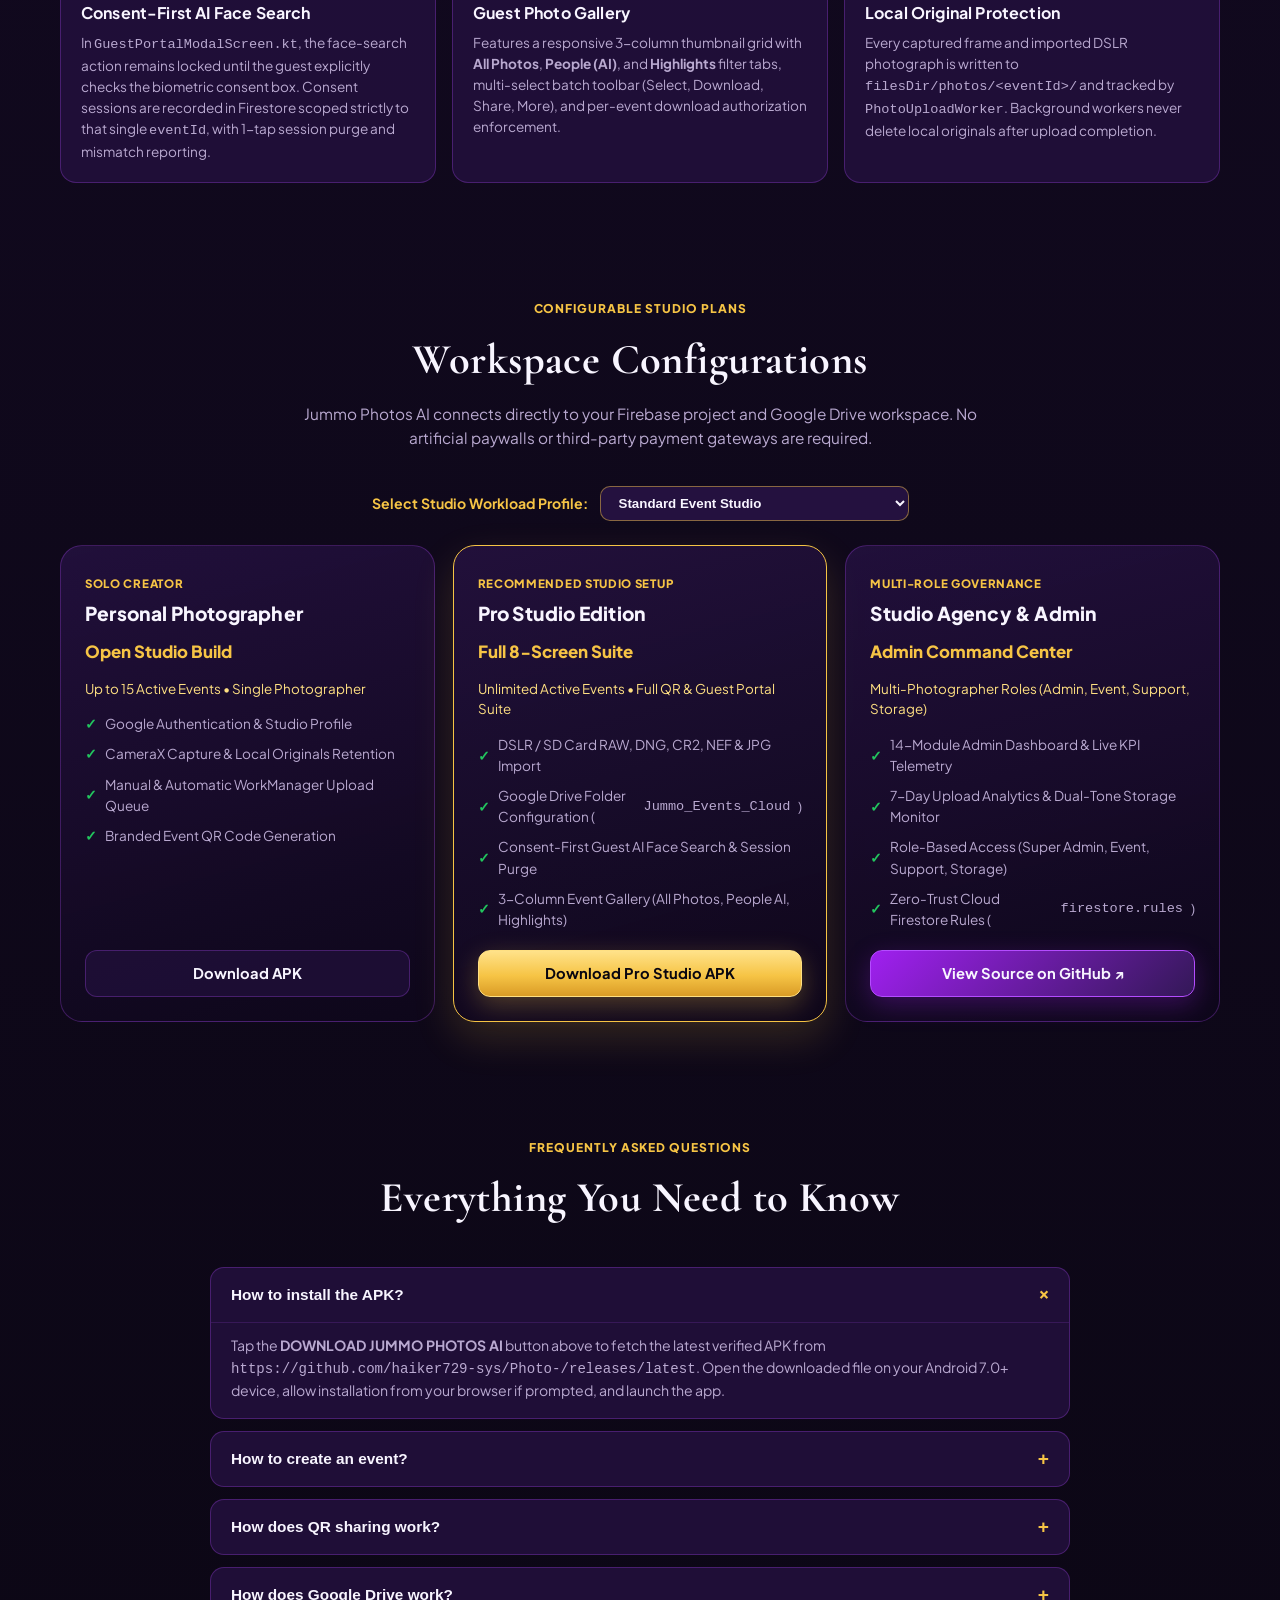
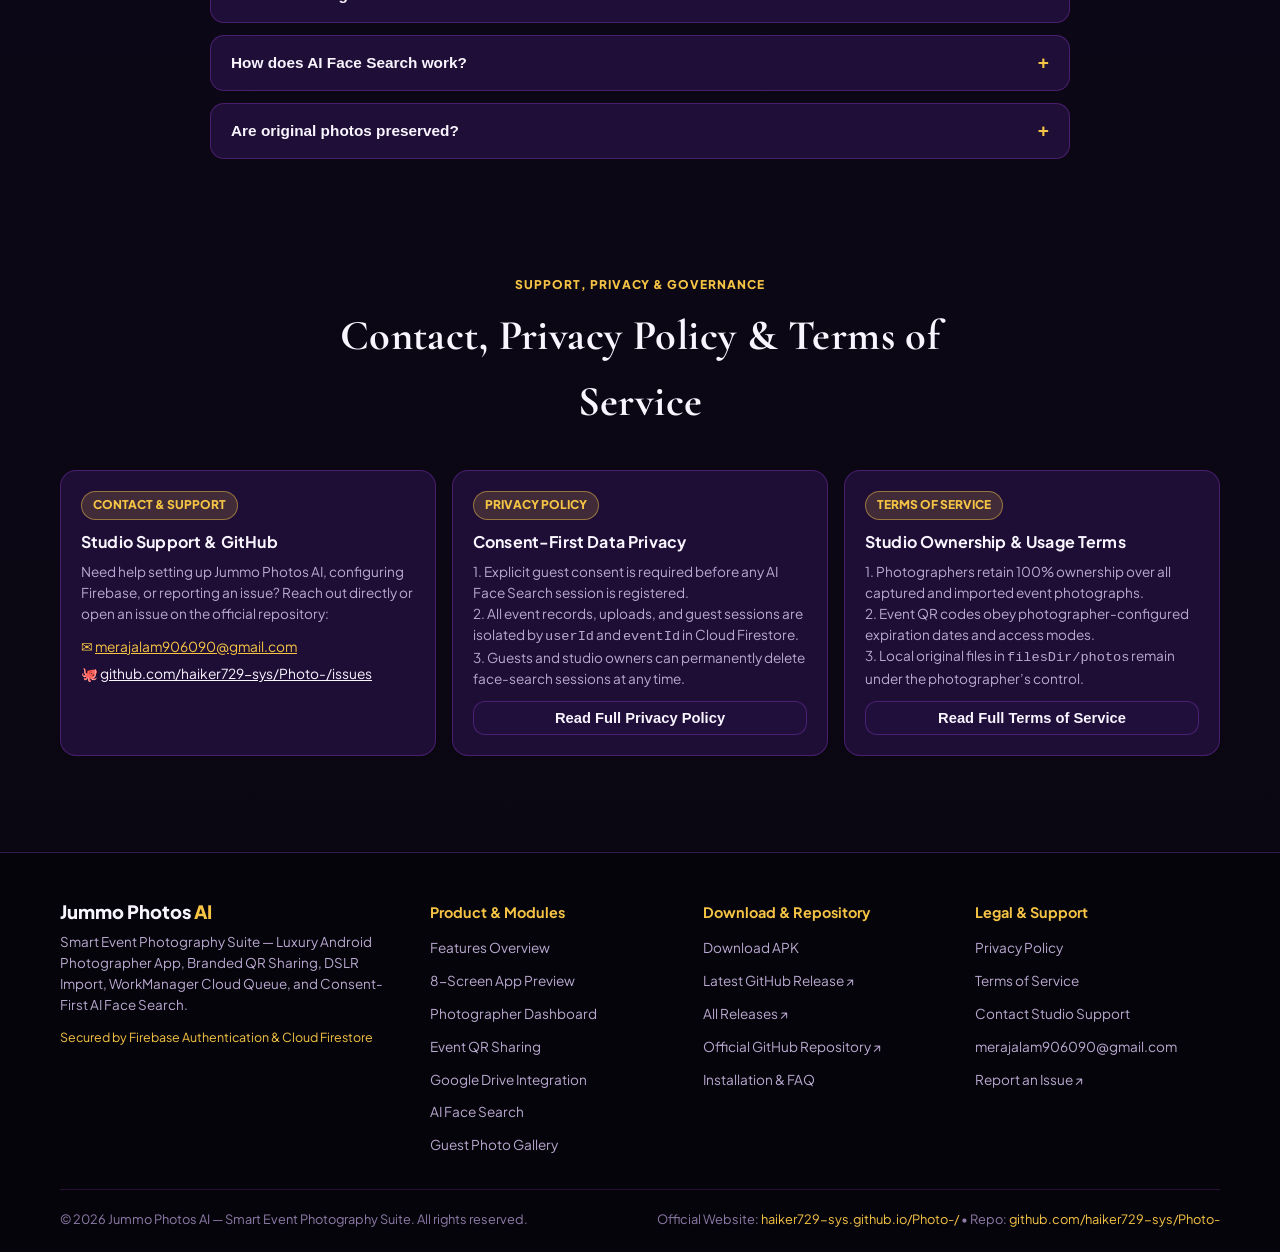
==== commit 61751d07: "build: refactor CI pipeline and update project metadata - Update GitHub Actions workflow to include " ====
--- a/app/src/main/assets/website/index.html
+++ b/app/src/main/assets/website/index.html
@@ -4,22 +4,22 @@
   <meta charset="UTF-8" />
   <meta name="viewport" content="width=device-width, initial-scale=1.0" />
   <title>Jummo Photos AI — Smart Event Photography Suite | Official Website</title>
-  <meta name="description" content="Jummo Photos AI is a luxury Event Photography, AI Face Search, DSLR RAW/JPG Import, WorkManager Cloud Upload, and Instant QR Photo Sharing suite for Android." />
-  <meta name="keywords" content="Jummo Photos AI, Event Photography App, AI Face Search, QR Photo Sharing, CameraX Android, DSLR Import, Wedding Photography SaaS" />
+  <meta name="description" content="Jummo Photos AI is a commercial-grade Android Event Photography, DSLR RAW/JPG Import, WorkManager Cloud Upload, Google Drive Integration, Event QR Sharing, and Consent-First AI Face Search platform." />
   <meta property="og:title" content="Jummo Photos AI — Smart Event Photography Suite" />
-  <meta property="og:description" content="Capture, manage, and share event photography with CameraX, DSLR/SD Import, Google Drive sync, Branded Event QR codes, and Consent-First AI Face Search." />
+  <meta property="og:description" content="Download the official Jummo Photos AI Android APK. Capture with CameraX, import DSLR shoots, manage background uploads, share Event QR codes, and enable consent-first Guest AI Face Search." />
   <meta property="og:type" content="website" />
+  <meta property="og:url" content="https://haiker729-sys.github.io/Photo-/" />
+  <link rel="canonical" href="https://haiker729-sys.github.io/Photo-/" />
   <link rel="preconnect" href="https://fonts.googleapis.com" />
   <link rel="preconnect" href="https://fonts.gstatic.com" crossorigin />
   <link href="https://fonts.googleapis.com/css2?family=Cormorant+Garamond:wght@600;700&family=Plus+Jakarta+Sans:wght@400;500;600;700;800&display=swap" rel="stylesheet" />
-  <link rel="stylesheet" href="styles.css" />
+  <link rel="stylesheet" href="./styles.css" />
 </head>
 <body>
-  <!-- Sticky Navigation Bar -->
-  <header class="navbar">
+  <!-- Sticky Navigation Bar & Section 2: Jummo Photos AI Logo -->
+  <header class="navbar" id="site-header">
     <div class="container nav-inner">
-      <a href="#top" class="brand-link" aria-label="Jummo Photos AI Home">
-        <!-- Luxury Golden Camera Lens SVG Logo -->
+      <a href="#hero" class="brand-link" aria-label="Jummo Photos AI Home">
         <svg class="brand-logo-svg" viewBox="0 0 64 64" fill="none" xmlns="http://www.w3.org/2000/svg" aria-hidden="true">
           <defs>
             <linearGradient id="goldGrad" x1="0" y1="0" x2="64" y2="64" gradientUnits="userSpaceOnUse">
@@ -49,16 +49,18 @@
       <nav aria-label="Primary Navigation">
         <ul class="nav-links" id="main-nav-links">
           <li><a href="#download-apk">Download APK</a></li>
+          <li><a href="#app-screenshots">Screenshots</a></li>
           <li><a href="#features">Features</a></li>
-          <li><a href="#app-preview">App Preview</a></li>
           <li><a href="#how-it-works">How It Works</a></li>
-          <li><a href="#pricing">Plans</a></li>
+          <li><a href="#photographer-dashboard">Modules</a></li>
+          <li><a href="#pricing">Pricing</a></li>
           <li><a href="#faq">FAQ</a></li>
+          <li><a href="#contact">Contact</a></li>
         </ul>
       </nav>
 
       <div class="nav-actions">
-        <a href="https://github.com/haiker729-sys/Photo-" target="_blank" rel="noopener noreferrer" class="btn btn-outline">GitHub Repo</a>
+        <a href="https://github.com/haiker729-sys/Photo-" target="_blank" rel="noopener noreferrer" class="btn btn-outline">GitHub</a>
         <a href="#download-apk" class="btn btn-gold">Download APK</a>
         <button type="button" class="mobile-menu-btn" id="mobile-menu-toggle" aria-label="Toggle Menu">☰</button>
       </div>
@@ -66,19 +68,19 @@
   </header>
 
   <main id="top">
-    <!-- 1. HERO SECTION -->
-    <section class="hero-section">
+    <!-- 1. PREMIUM HERO SECTION & 2. JUMMO PHOTOS AI LOGO & 3. DOWNLOAD APK BUTTON -->
+    <section class="hero-section" id="hero">
       <div class="container hero-grid">
         <div>
           <div class="studio-pill">
-            <span>✦</span> Luxury Photography Studio &amp; AI Suite
+            <span>✦</span> Jummo Photos AI — Ultra Luxury Studio Edition
           </div>
           <h1 class="hero-title">
             Jummo Photos <span class="gold-accent">AI</span><br />
             Smart Event Photography Suite
           </h1>
           <p class="hero-subtitle">
-            Capture with CameraX, import original DSLR &amp; SD card shoots, automate resilient WorkManager uploads to Google Drive, generate branded Event QR codes, and empower guests with consent-first AI Face Search.
+            Professional Android event photography platform combining CameraX live capture, zero-permission DSLR &amp; SD card RAW/JPG import, resilient WorkManager upload queues, branded Event QR sharing, and consent-first Guest AI Face Search.
           </p>
 
           <div class="hero-categories-strip" aria-label="Supported Event Categories">
@@ -105,14 +107,14 @@
           </div>
         </div>
 
-        <!-- Right Visual Card: DSLR + Wedding Photography Showcase -->
+        <!-- Right Visual Card: Brand Emblem + DSLR & Wedding Photography Showcase -->
         <div class="hero-visual-card">
           <div class="hero-banner-img-wrap">
-            <img src="assets/hero-studio.jpg" alt="Jummo Photos AI Professional DSLR Camera and Wedding Bokeh" />
+            <img src="./assets/hero-studio.jpg" alt="Jummo Photos AI Professional DSLR Camera and Wedding Bokeh" />
             <div class="hero-banner-overlay">
-              <span class="studio-pill" style="margin-bottom: 6px; width: fit-content;">Pro Studio Edition</span>
+              <span class="studio-pill" style="margin-bottom: 6px; width: fit-content;">Pro Studio Suite</span>
               <h2 style="font-size: 1.45rem; color: #fff;">Event Photography Powered by AI</h2>
-              <p style="font-size: 0.82rem; color: #FFE082;">CameraX • DSLR RAW/JPG • WorkManager • QR • Guest AI</p>
+              <p style="font-size: 0.82rem; color: #FFE082;">CameraX • DSLR RAW/JPG • WorkManager • Event QR • Guest AI</p>
             </div>
           </div>
           <div class="hero-mini-grid">
@@ -125,7 +127,7 @@
               <div class="value">WorkManager</div>
             </div>
             <div class="hero-mini-stat">
-              <div class="label">Guest Access</div>
+              <div class="label">Guest Portal</div>
               <div class="value">QR + Face AI</div>
             </div>
           </div>
@@ -133,14 +135,14 @@
       </div>
     </section>
 
-    <!-- 2. APK DOWNLOAD SYSTEM -->
+    <!-- 3. APK DOWNLOAD SYSTEM -->
     <section class="section" id="download-apk">
       <div class="container">
         <div class="section-header">
           <span class="section-eyebrow">Official Android Release</span>
-          <h2 class="section-title">Download Jummo Photos AI for Android</h2>
+          <h2 class="section-title">Download Jummo Photos AI APK</h2>
           <p class="section-desc">
-            Direct connection to the official GitHub Releases asset on <strong>github.com/haiker729-sys/Photo-</strong> with real-time release verification.
+            Connected live to the GitHub Releases API (<code>https://api.github.com/repos/haiker729-sys/Photo-/releases/latest</code>) for verified APK metadata and direct download.
           </p>
         </div>
 
@@ -148,29 +150,29 @@
           <div class="apk-hub-grid">
             <div>
               <div id="apk-release-status-pill" class="release-status-pill checking">
-                ⟳ Verifying Latest GitHub Release on haiker729-sys/Photo-…
+                ⟳ Checking latest GitHub Release on haiker729-sys/Photo-…
               </div>
-              <h3 style="font-size: 1.5rem; margin-bottom: 8px;">Jummo Photos AI — Android Photographer App</h3>
+              <h3 style="font-size: 1.5rem; margin-bottom: 8px;">Jummo Photos AI — Android Studio Application</h3>
               <p style="font-size: 0.9rem; color: var(--text-lavender);">
-                Package ID: <code>com.aistudio.jummophotos.vkpzrt</code> • Signed Android APK built with Kotlin, Jetpack Compose, Material 3, CameraX, WorkManager, and Firebase.
+                Application ID: <code>com.aistudio.jummophotos.vkpzrt</code> • Built with Kotlin, Jetpack Compose (Material 3), CameraX, WorkManager, and Firebase Authentication &amp; Cloud Firestore.
               </p>
 
               <div class="apk-meta-grid">
                 <div class="apk-meta-box">
-                  <div class="meta-label">APK Release Version</div>
-                  <div class="meta-value" id="apk-meta-version">Checking release…</div>
+                  <div class="meta-label">Version</div>
+                  <div class="meta-value" id="apk-meta-version">Checking…</div>
                 </div>
                 <div class="apk-meta-box">
-                  <div class="meta-label">Verified File Size</div>
-                  <div class="meta-value" id="apk-meta-size">Checking asset…</div>
+                  <div class="meta-label">File Size</div>
+                  <div class="meta-value" id="apk-meta-size">Checking…</div>
                 </div>
                 <div class="apk-meta-box">
-                  <div class="meta-label">Last Updated Date</div>
-                  <div class="meta-value" id="apk-meta-updated">Checking date…</div>
+                  <div class="meta-label">Release Date</div>
+                  <div class="meta-value" id="apk-meta-updated">Checking…</div>
                 </div>
                 <div class="apk-meta-box">
-                  <div class="meta-label">Android Compatibility</div>
-                  <div class="meta-value">Android 7.0+ (API 24–36)</div>
+                  <div class="meta-label">Download Link</div>
+                  <div class="meta-value" id="apk-meta-link-text">Verifying asset…</div>
                 </div>
               </div>
 
@@ -190,38 +192,36 @@
                   class="btn btn-outline"
                   style="flex: 1;"
                 >
-                  View All GitHub Releases ↗
+                  Open GitHub Releases ↗
                 </a>
                 <a
-                  href="https://github.com/haiker729-sys/Photo-/actions"
+                  href="https://github.com/haiker729-sys/Photo-/actions/workflows/android-apk-build.yml"
                   target="_blank"
                   rel="noopener noreferrer"
                   class="btn btn-outline"
                   style="flex: 1;"
                 >
-                  Inspect APK Build Workflow ↗
+                  View APK Build Workflow ↗
                 </a>
               </div>
 
-              <div id="apk-download-error-box" class="apk-error-box" role="alert">
-                <strong>Release Verification Notice:</strong>
-                <span id="apk-download-error-text">
-                  Checking https://github.com/haiker729-sys/Photo-/releases for a published .apk asset…
-                </span>
+              <div id="apk-download-error-box" class="apk-error-box" role="status" aria-live="polite">
+                <strong id="apk-download-error-headline">APK Release Status:</strong>
+                <span id="apk-download-error-text">APK release is being prepared.</span>
               </div>
             </div>
 
             <!-- Installation Instructions -->
             <div class="install-steps-card">
-              <h3>How to Install the APK on Android</h3>
+              <h3>Android Installation Instructions</h3>
               <ol class="install-list">
                 <li>
                   <span class="step-badge">1</span>
-                  <div>Tap <strong>DOWNLOAD JUMMO PHOTOS AI</strong> to download the verified <code>.apk</code> file from the official GitHub Release.</div>
+                  <div>Tap <strong>DOWNLOAD JUMMO PHOTOS AI</strong> to download the verified <code>.apk</code> asset from the latest GitHub Release.</div>
                 </li>
                 <li>
                   <span class="step-badge">2</span>
-                  <div>Open the downloaded APK from your browser notification bar or your device’s <strong>Downloads</strong> folder.</div>
+                  <div>Open the downloaded APK from your browser notification or your device’s <strong>Downloads</strong> folder (requires <strong>Android 7.0+ / API 24–36</strong>).</div>
                 </li>
                 <li>
                   <span class="step-badge">3</span>
@@ -229,7 +229,7 @@
                 </li>
                 <li>
                   <span class="step-badge">4</span>
-                  <div>Launch <strong>Jummo Photos AI</strong>, tap <strong>Sign in with Google</strong>, and grant Camera permission when shooting live events.</div>
+                  <div>Open <strong>Jummo Photos AI</strong>, sign in with your Google account, and grant Camera permission when capturing live event photos.</div>
                 </li>
               </ol>
             </div>
@@ -238,77 +238,14 @@
       </div>
     </section>
 
-    <!-- 3. FEATURES SECTION (8 Implemented Features) -->
-    <section class="section" id="features">
+    <!-- 4. APP SCREENSHOTS (Interactive 8-Screen Gallery) -->
+    <section class="section" id="app-screenshots">
       <div class="container">
         <div class="section-header">
-          <span class="section-eyebrow">Production Architecture</span>
-          <h2 class="section-title">Engineered for Professional Event Studios</h2>
+          <span class="section-eyebrow">App Screenshots &amp; Visual Tour</span>
+          <h2 class="section-title">Explore All 8 Luxury Studio Screens</h2>
           <p class="section-desc">
-            Every feature below is implemented and verified inside the Jummo Photos AI Android application.
-          </p>
-        </div>
-
-        <div class="features-grid">
-          <article class="feature-card">
-            <div class="feature-icon-box">📷</div>
-            <h3>Professional Camera</h3>
-            <p>Full-screen CameraX viewfinder with Flash modes (Auto/On/Off), HDR toggle, 4K framing badge, rule-of-thirds composition grid, front/rear lens switching, and floating active event selector.</p>
-          </article>
-
-          <article class="feature-card">
-            <div class="feature-icon-box">💾</div>
-            <h3>DSLR / RAW Import</h3>
-            <p>Zero-permission Android Photo Picker and Storage Access Framework (SAF) to import RAW, DNG, CR2, NEF, ARW, PNG, and JPG files directly from DSLR SD cards or camera storage.</p>
-          </article>
-
-          <article class="feature-card">
-            <div class="feature-icon-box">☁️</div>
-            <h3>Automatic Photo Upload</h3>
-            <p>Resilient background upload queue powered by Android WorkManager (`PhotoUploadWorker`) with configurable Wi-Fi Only and Battery &gt; 20% protection.</p>
-          </article>
-
-          <article class="feature-card">
-            <div class="feature-icon-box">📁</div>
-            <h3>Google Drive Integration</h3>
-            <p>Connect your studio’s root Drive folder (`Jummo_Events_Cloud`) via a server-side OAuth architecture that keeps client secrets out of the Android APK.</p>
-          </article>
-
-          <article class="feature-card">
-            <div class="feature-icon-box">🔳</div>
-            <h3>Event QR Generation</h3>
-            <p>Deterministic branded QR code generator with custom event title, category, expiration date, instant pause/resume switch, gallery download, and native Android Share sheet.</p>
-          </article>
-
-          <article class="feature-card">
-            <div class="feature-icon-box">👤</div>
-            <h3>AI Face Search</h3>
-            <p>Consent-first guest selfie matching strictly isolated per Event ID. Guests can report mismatches or purge their face-search session data at any time.</p>
-          </article>
-
-          <article class="feature-card">
-            <div class="feature-icon-box">🖼️</div>
-            <h3>Guest Photo Gallery</h3>
-            <p>3-column event gallery with All Photos, People (AI), and Highlights tabs, plus configurable guest access modes: Full Gallery, Face Search Only, or Photographer Approval.</p>
-          </article>
-
-          <article class="feature-card">
-            <div class="feature-icon-box">🔒</div>
-            <h3>Secure Photo Download</h3>
-            <p>Original captured photos are stored safely in local app storage (`filesDir/photos`) and never auto-deleted. Guest downloads respect per-event authorization rules.</p>
-          </article>
-        </div>
-      </div>
-    </section>
-
-    <!-- 4. APP PREVIEW GALLERY (8 Screens) -->
-    <section class="section" id="app-preview">
-      <div class="container">
-        <div class="section-header">
-          <span class="section-eyebrow">Interactive Visual Tour</span>
-          <h2 class="section-title">Explore All 8 Luxury App Screens</h2>
-          <p class="section-desc">
-            Inspect the actual Jummo Photos AI interface across Login, Home Dashboard, Events, Camera, Uploads, Profile, Event Gallery, and Admin Dashboard.
+            Inspect the actual Jummo Photos AI Android interface across Login, Home Dashboard, My Events, Pro CameraX, Upload Manager, Profile &amp; Settings, Event Photo Gallery, and Admin Dashboard.
           </p>
         </div>
 
@@ -316,7 +253,7 @@
 
         <div class="preview-showcase-layout">
           <div class="preview-image-frame">
-            <img id="preview-active-image" src="assets/screen-login.png" alt="Jummo Photos AI Screen Preview" />
+            <img id="preview-active-image" src="./assets/screen-login.png" alt="Jummo Photos AI Screen Preview" />
           </div>
           <div>
             <span class="studio-pill" id="preview-active-number">Screen 01</span>
@@ -329,7 +266,7 @@
             </p>
             <div style="display: flex; flex-wrap: wrap; gap: 10px;">
               <a href="#download-apk" class="btn btn-gold">Download Android App</a>
-              <a href="assets/screen-suite-8.png" target="_blank" rel="noopener noreferrer" class="btn btn-outline">Open Full 8-Screen Reference ↗</a>
+              <a href="./assets/screen-suite-8.png" target="_blank" rel="noopener noreferrer" class="btn btn-outline">View Full 8-Screen Reference ↗</a>
             </div>
           </div>
         </div>
@@ -338,14 +275,77 @@
       </div>
     </section>
 
-    <!-- 5. HOW IT WORKS (6 Steps) -->
+    <!-- 5. FEATURES SECTION -->
+    <section class="section" id="features">
+      <div class="container">
+        <div class="section-header">
+          <span class="section-eyebrow">Implemented Capabilities</span>
+          <h2 class="section-title">Complete Event Photography Feature Suite</h2>
+          <p class="section-desc">
+            Every feature below is implemented and verified in the Jummo Photos AI Android codebase.
+          </p>
+        </div>
+
+        <div class="features-grid">
+          <article class="feature-card">
+            <div class="feature-icon-box">📷</div>
+            <h3>Professional Camera</h3>
+            <p>Full-screen CameraX viewfinder with Flash modes (Auto/On/Off), HDR toggle, 4K framing badge, rule-of-thirds grid, front/rear lens switch, and floating active event selector.</p>
+          </article>
+
+          <article class="feature-card">
+            <div class="feature-icon-box">💾</div>
+            <h3>DSLR / RAW Import</h3>
+            <p>Zero-permission Android Photo Picker and Storage Access Framework (SAF) to import RAW, DNG, CR2, NEF, ARW, PNG, and JPG files from SD cards or storage.</p>
+          </article>
+
+          <article class="feature-card">
+            <div class="feature-icon-box">☁️</div>
+            <h3>Automatic Photo Upload</h3>
+            <p>Resilient background upload queue powered by Android WorkManager (<code>PhotoUploadWorker</code>) with Wi-Fi Only and Battery &gt; 20% hardware constraints.</p>
+          </article>
+
+          <article class="feature-card">
+            <div class="feature-icon-box">📁</div>
+            <h3>Google Drive Integration</h3>
+            <p>Configure your studio’s Google Drive folder (<code>Jummo_Events_Cloud</code>) and sync status via a clean architecture that never embeds client secrets in the APK.</p>
+          </article>
+
+          <article class="feature-card">
+            <div class="feature-icon-box">🔳</div>
+            <h3>Event QR Generation</h3>
+            <p>Deterministic branded QR code generator with custom event title, category, expiration date, live pause/resume toggle, gallery save, and native Share sheet.</p>
+          </article>
+
+          <article class="feature-card">
+            <div class="feature-icon-box">👤</div>
+            <h3>AI Face Search</h3>
+            <p>Consent-first guest selfie search workflow strictly isolated per Event ID in Cloud Firestore, with mismatch reporting and 1-tap session data deletion.</p>
+          </article>
+
+          <article class="feature-card">
+            <div class="feature-icon-box">🖼️</div>
+            <h3>Guest Photo Gallery</h3>
+            <p>3-column event gallery with All Photos, People (AI), and Highlights tabs, plus configurable guest access modes and multi-select batch actions.</p>
+          </article>
+
+          <article class="feature-card">
+            <div class="feature-icon-box">🔒</div>
+            <h3>Secure Photo Download</h3>
+            <p>Original captured photos are preserved in local app storage (<code>filesDir/photos</code>) and never auto-deleted. Guest downloads follow per-event permissions.</p>
+          </article>
+        </div>
+      </div>
+    </section>
+
+    <!-- 6. HOW IT WORKS -->
     <section class="section" id="how-it-works">
       <div class="container">
         <div class="section-header">
           <span class="section-eyebrow">End-to-End Studio Workflow</span>
           <h2 class="section-title">How Jummo Photos AI Works</h2>
           <p class="section-desc">
-            From live event capture to instant QR guest delivery in six streamlined steps.
+            From on-location event capture to QR guest delivery in six clear steps.
           </p>
         </div>
 
@@ -353,56 +353,125 @@
           <div class="step-card">
             <span class="step-number-pill">STEP 01</span>
             <h3>1. Download the Android App</h3>
-            <p>Download and install the signed Jummo Photos AI APK from the official GitHub Releases page on your Android phone or tablet.</p>
+            <p>Download and install the verified Jummo Photos AI APK from the official GitHub Releases page on your Android device.</p>
           </div>
 
           <div class="step-card">
             <span class="step-number-pill">STEP 02</span>
             <h3>2. Sign in with Google</h3>
-            <p>Authenticate your studio workspace in one tap using Google Sign-In powered by Jetpack Credential Manager and Firebase Authentication.</p>
+            <p>Authenticate your studio account using Google Sign-In via Jetpack Credential Manager and Firebase Authentication.</p>
           </div>
 
           <div class="step-card">
             <span class="step-number-pill">STEP 03</span>
             <h3>3. Create an Event</h3>
-            <p>Set the event name, category (Wedding, Birthday, Festival, School, Corporate), date, venue, cover photograph, and guest access rules.</p>
+            <p>Enter the event name, category (Wedding, Birthday, Festival, School, Corporate), date, location, cover image, and QR access settings.</p>
           </div>
 
           <div class="step-card">
             <span class="step-number-pill">STEP 04</span>
             <h3>4. Capture or Import Photos</h3>
-            <p>Shoot directly with the built-in CameraX viewfinder or import RAW/JPG photos from your DSLR SD card. Originals remain safe on your device.</p>
+            <p>Shoot directly with the CameraX viewfinder or import RAW/JPG photos from your DSLR SD card while keeping local originals safe.</p>
           </div>
 
           <div class="step-card">
             <span class="step-number-pill">STEP 05</span>
             <h3>5. Generate Event QR</h3>
-            <p>Open QR Management for any event to generate, download, or share a branded QR card with custom expiration and live pause controls.</p>
+            <p>Generate, download, or share a branded Event QR card with custom expiration and instant pause/resume controls.</p>
           </div>
 
           <div class="step-card">
             <span class="step-number-pill">STEP 06</span>
             <h3>6. Let Guests Find Authorized Photos</h3>
-            <p>Guests scan the event QR code, provide explicit face-search consent, and view or download their authorized event photos.</p>
-          </div>
-        </div>
-      </div>
-    </section>
-
-    <!-- 6. PRICING (Configurable Plans — No Fake Prices or Payment Claims) -->
+            <p>Guests scan the event QR code, grant explicit face-search consent, and browse or download authorized event photos.</p>
+          </div>
+        </div>
+      </div>
+    </section>
+
+    <!-- 7. PHOTOGRAPHER DASHBOARD, 8. EVENT QR SHARING, 9. GOOGLE DRIVE INTEGRATION, 10. AI FACE SEARCH, 11. GUEST PHOTO GALLERY -->
+    <section class="section" id="photographer-dashboard">
+      <div class="container">
+        <div class="section-header">
+          <span class="section-eyebrow">Core Platform Modules</span>
+          <h2 class="section-title">Deep Dive Into Studio Modules</h2>
+          <p class="section-desc">
+            Detailed look at the five core operational modules inside Jummo Photos AI.
+          </p>
+        </div>
+
+        <div class="steps-grid">
+          <!-- 7. Photographer Dashboard -->
+          <article class="step-card" id="module-photographer-dashboard">
+            <span class="step-number-pill">MODULE 01</span>
+            <h3>Photographer Dashboard &amp; Admin Suite</h3>
+            <p>
+              The <strong>Home Dashboard</strong> displays a live 3+2 telemetry grid (Events, Photos, Uploaded, Pending, Failed), side-by-side <em>+ Create Event</em> and <em>Camera</em> buttons, Google Drive sync status, and Recent Events. The <strong>Admin Dashboard</strong> adds role-based governance across 14 studio management modules.
+            </p>
+          </article>
+
+          <!-- 8. Event QR Sharing -->
+          <article class="step-card" id="event-qr-sharing">
+            <span class="step-number-pill">MODULE 02</span>
+            <h3>Event QR Sharing</h3>
+            <p>
+              Powered by <code>QrCodeGenerator.kt</code>, every event receives a deterministic QR matrix and a branded studio QR card displaying the event name, category, and date. Photographers can set QR expiration dates, pause/resume access, save the QR card to the device, or share it via Android’s Share sheet.
+            </p>
+          </article>
+
+          <!-- 9. Google Drive Integration -->
+          <article class="step-card" id="google-drive-integration">
+            <span class="step-number-pill">MODULE 03</span>
+            <h3>Google Drive Integration</h3>
+            <p>
+              In <strong>Profile &amp; Settings → Google Drive</strong>, photographers configure their target cloud folder (default: <code>Jummo_Events_Cloud</code>) and monitor connection state. The architecture is designed for server-side OAuth token exchange so sensitive client secrets are never hardcoded in the APK.
+            </p>
+          </article>
+
+          <!-- 10. AI Face Search -->
+          <article class="step-card" id="ai-face-search">
+            <span class="step-number-pill">MODULE 04</span>
+            <h3>Consent-First AI Face Search</h3>
+            <p>
+              In <code>GuestPortalModalScreen.kt</code>, the face-search action remains locked until the guest explicitly checks the biometric consent box. Consent sessions are recorded in Firestore scoped strictly to that single <code>eventId</code>, with 1-tap session purge and mismatch reporting.
+            </p>
+          </article>
+
+          <!-- 11. Guest Photo Gallery -->
+          <article class="step-card" id="guest-photo-gallery">
+            <span class="step-number-pill">MODULE 05</span>
+            <h3>Guest Photo Gallery</h3>
+            <p>
+              Features a responsive 3-column thumbnail grid with <strong>All Photos</strong>, <strong>People (AI)</strong>, and <strong>Highlights</strong> filter tabs, multi-select batch toolbar (Select, Download, Share, More), and per-event download authorization enforcement.
+            </p>
+          </article>
+
+          <!-- Non-Destructive Local Storage -->
+          <article class="step-card" id="local-storage-protection">
+            <span class="step-number-pill">MODULE 06</span>
+            <h3>Local Original Protection</h3>
+            <p>
+              Every captured frame and imported DSLR photograph is written to <code>filesDir/photos/&lt;eventId&gt;/</code> and tracked by <code>PhotoUploadWorker</code>. Background workers never delete local originals after upload completion.
+            </p>
+          </article>
+        </div>
+      </div>
+    </section>
+
+    <!-- 12. PRICING SECTION -->
     <section class="section" id="pricing">
       <div class="container">
         <div class="section-header">
           <span class="section-eyebrow">Configurable Studio Plans</span>
-          <h2 class="section-title">Flexible Architecture for Solo &amp; Multi-Photographer Studios</h2>
+          <h2 class="section-title">Workspace Configurations</h2>
           <p class="section-desc">
-            Jummo Photos AI connects directly to your own Firebase project and Google Drive storage. No third-party payment gateway or subscription lock-in is required.
+            Jummo Photos AI connects directly to your Firebase project and Google Drive workspace. No artificial paywalls or third-party payment gateways are required.
           </p>
         </div>
 
         <div class="pricing-config-bar">
           <label for="studio-scale-select" style="font-size: 0.88rem; font-weight: 700; color: var(--gold-bright);">
-            Configure Workload Profile:
+            Select Studio Workload Profile:
           </label>
           <select
             id="studio-scale-select"
@@ -419,7 +488,7 @@
             <div>
               <span class="plan-badge">Solo Creator</span>
               <h3>Personal Photographer</h3>
-              <div class="plan-mode-tag">Included in Open Release</div>
+              <div class="plan-mode-tag">Open Studio Build</div>
               <p id="plan-solo-capacity" style="font-size: 0.84rem; color: var(--gold-soft); margin-bottom: 14px;">
                 Up to 15 Active Events • Single Photographer
               </p>
@@ -435,17 +504,17 @@
 
           <div class="pricing-card featured">
             <div>
-              <span class="plan-badge">Most Popular Configuration</span>
+              <span class="plan-badge">Recommended Studio Setup</span>
               <h3>Pro Studio Edition</h3>
-              <div class="plan-mode-tag">Full Feature Suite Active</div>
+              <div class="plan-mode-tag">Full 8-Screen Suite</div>
               <p id="plan-pro-capacity" style="font-size: 0.84rem; color: var(--gold-soft); margin-bottom: 14px;">
-                Unlimited Active Events • Full AI Face Search &amp; QR Suite
+                Unlimited Active Events • Full QR &amp; Guest Portal Suite
               </p>
               <ul class="plan-features">
                 <li>DSLR / SD Card RAW, DNG, CR2, NEF &amp; JPG Import</li>
-                <li>Google Drive Folder Sync Bridge (`Jummo_Events_Cloud`)</li>
-                <li>Consent-First Guest AI Face Search &amp; Data Purge</li>
-                <li>3-Column Event Gallery (All, People AI, Highlights)</li>
+                <li>Google Drive Folder Configuration (<code>Jummo_Events_Cloud</code>)</li>
+                <li>Consent-First Guest AI Face Search &amp; Session Purge</li>
+                <li>3-Column Event Gallery (All Photos, People AI, Highlights)</li>
               </ul>
             </div>
             <a href="#download-apk" class="btn btn-gold">Download Pro Studio APK</a>
@@ -453,26 +522,26 @@
 
           <div class="pricing-card">
             <div>
-              <span class="plan-badge">Multi-Photographer Platform</span>
+              <span class="plan-badge">Multi-Role Governance</span>
               <h3>Studio Agency &amp; Admin</h3>
-              <div class="plan-mode-tag">Configurable Governance</div>
+              <div class="plan-mode-tag">Admin Command Center</div>
               <p id="plan-agency-capacity" style="font-size: 0.84rem; color: var(--gold-soft); margin-bottom: 14px;">
-                Multi-Photographer Roles (Admin, Manager, Support)
+                Multi-Photographer Roles (Admin, Event, Support, Storage)
               </p>
               <ul class="plan-features">
                 <li>14-Module Admin Dashboard &amp; Live KPI Telemetry</li>
                 <li>7-Day Upload Analytics &amp; Dual-Tone Storage Monitor</li>
                 <li>Role-Based Access (Super Admin, Event, Support, Storage)</li>
-                <li>Deployable with Your Own Firebase &amp; Cloud Project</li>
+                <li>Zero-Trust Cloud Firestore Rules (<code>firestore.rules</code>)</li>
               </ul>
             </div>
-            <a href="https://github.com/haiker729-sys/Photo-" target="_blank" rel="noopener noreferrer" class="btn btn-violet">View Source &amp; Docs ↗</a>
-          </div>
-        </div>
-      </div>
-    </section>
-
-    <!-- 7. FAQ SECTION -->
+            <a href="https://github.com/haiker729-sys/Photo-" target="_blank" rel="noopener noreferrer" class="btn btn-violet">View Source on GitHub ↗</a>
+          </div>
+        </div>
+      </div>
+    </section>
+
+    <!-- 13. FAQ SECTION -->
     <section class="section" id="faq">
       <div class="container">
         <div class="section-header">
@@ -487,7 +556,7 @@
               <span class="icon">+</span>
             </button>
             <div class="faq-answer">
-              Tap the <strong>DOWNLOAD JUMMO PHOTOS AI</strong> button above to download the signed APK from the official GitHub Releases page (<code>https://github.com/haiker729-sys/Photo-/releases</code>). Open the file on your Android device (Android 7.0+), allow installation from your browser if prompted, and launch the app.
+              Tap the <strong>DOWNLOAD JUMMO PHOTOS AI</strong> button above to fetch the latest verified APK from <code>https://github.com/haiker729-sys/Photo-/releases/latest</code>. Open the downloaded file on your Android 7.0+ device, allow installation from your browser if prompted, and launch the app.
             </div>
           </div>
 
@@ -497,7 +566,7 @@
               <span class="icon">+</span>
             </button>
             <div class="faq-answer">
-              After signing in with Google, tap <strong>+ Create Event</strong> on the Home Dashboard or <strong>+ New Event</strong> on the My Events tab. Enter the event name, choose a category (Wedding, Birthday, Festival, School, Corporate, Other), set the event date and venue, pick a cover image, and choose the guest access mode.
+              After signing in with Google, tap <strong>+ Create Event</strong> on the Home Dashboard or <strong>+ New Event</strong> on the My Events screen. Enter the event name, choose a category (Wedding, Birthday, Festival, School, Corporate), set the date and location, select a cover image, and configure guest QR access rules.
             </div>
           </div>
 
@@ -507,7 +576,7 @@
               <span class="icon">+</span>
             </button>
             <div class="faq-answer">
-              Every event automatically gets a unique, deterministic branded QR code card. You can download the QR image to your gallery, share it via WhatsApp/email using the native Share sheet, set an expiration date, or pause/resume guest QR access at any time with a single toggle.
+              Every event automatically generates a deterministic branded QR code card. You can save the QR card to your device, share it via WhatsApp or email using the native Android Share sheet, configure an expiration date, or pause/resume guest QR access at any time.
             </div>
           </div>
 
@@ -517,7 +586,7 @@
               <span class="icon">+</span>
             </button>
             <div class="faq-answer">
-              In <strong>Profile &amp; Settings → Google Drive</strong>, enable the Drive connection and specify your root cloud folder name (default: <code>Jummo_Events_Cloud</code>). The architecture uses a server-side OAuth bridge so no sensitive OAuth client secret is ever hardcoded inside the Android APK.
+              In <strong>Profile &amp; Settings → Google Drive</strong>, enable the Google Drive connection and specify your root cloud folder name (default: <code>Jummo_Events_Cloud</code>). The architecture separates OAuth credentials from the client APK to protect studio security.
             </div>
           </div>
 
@@ -527,7 +596,7 @@
               <span class="icon">+</span>
             </button>
             <div class="faq-answer">
-              When guests open an event portal, they must first read and check an explicit biometric consent agreement before running a selfie face search. Search results are strictly isolated to that single Event ID, and both guests and photographers can permanently delete guest face-search sessions at any time.
+              Guests opening an event portal must first read and check an explicit consent checkbox before initiating a face search. Sessions are scoped strictly to that single Event ID, and both guests and photographers can delete guest face-search sessions at any time.
             </div>
           </div>
 
@@ -537,16 +606,71 @@
               <span class="icon">+</span>
             </button>
             <div class="faq-answer">
-              Yes. Every photo captured with the built-in CameraX viewfinder or imported into an event is saved in local app storage (<code>filesDir/photos</code>) and is <strong>never automatically deleted</strong> after cloud upload.
-            </div>
-          </div>
+              Yes. Every photo captured with the built-in CameraX viewfinder or imported into an event is stored locally in <code>filesDir/photos</code> and is never automatically deleted after upload.
+            </div>
+          </div>
+        </div>
+      </div>
+    </section>
+
+    <!-- 14. CONTACT, 15. PRIVACY POLICY & 16. TERMS OF SERVICE SECTION -->
+    <section class="section" id="contact">
+      <div class="container">
+        <div class="section-header">
+          <span class="section-eyebrow">Support, Privacy &amp; Governance</span>
+          <h2 class="section-title">Contact, Privacy Policy &amp; Terms of Service</h2>
+        </div>
+
+        <div class="steps-grid">
+          <!-- 14. Contact -->
+          <article class="step-card" id="contact-support">
+            <span class="step-number-pill">CONTACT &amp; SUPPORT</span>
+            <h3>Studio Support &amp; GitHub</h3>
+            <p style="margin-bottom: 12px;">
+              Need help setting up Jummo Photos AI, configuring Firebase, or reporting an issue? Reach out directly or open an issue on the official repository:
+            </p>
+            <p style="font-size: 0.86rem; color: var(--gold-bright); margin-bottom: 6px;">
+              ✉ <a href="mailto:merajalam906090@gmail.com" style="text-decoration: underline;">merajalam906090@gmail.com</a>
+            </p>
+            <p style="font-size: 0.86rem; color: var(--text-white);">
+              🐙 <a href="https://github.com/haiker729-sys/Photo-/issues" target="_blank" rel="noopener noreferrer" style="text-decoration: underline;">github.com/haiker729-sys/Photo-/issues</a>
+            </p>
+          </article>
+
+          <!-- 15. Privacy Policy -->
+          <article class="step-card" id="privacy-policy">
+            <span class="step-number-pill">PRIVACY POLICY</span>
+            <h3>Consent-First Data Privacy</h3>
+            <p style="margin-bottom: 12px;">
+              1. Explicit guest consent is required before any AI Face Search session is registered.<br />
+              2. All event records, uploads, and guest sessions are isolated by <code>userId</code> and <code>eventId</code> in Cloud Firestore.<br />
+              3. Guests and studio owners can permanently delete face-search sessions at any time.
+            </p>
+            <button type="button" class="btn btn-outline" data-policy-modal="privacy" style="width: 100%; padding: 8px 14px;">
+              Read Full Privacy Policy
+            </button>
+          </article>
+
+          <!-- 16. Terms of Service -->
+          <article class="step-card" id="terms-of-service">
+            <span class="step-number-pill">TERMS OF SERVICE</span>
+            <h3>Studio Ownership &amp; Usage Terms</h3>
+            <p style="margin-bottom: 12px;">
+              1. Photographers retain 100% ownership over all captured and imported event photographs.<br />
+              2. Event QR codes obey photographer-configured expiration dates and access modes.<br />
+              3. Local original files in <code>filesDir/photos</code> remain under the photographer’s control.
+            </p>
+            <button type="button" class="btn btn-outline" data-policy-modal="terms" style="width: 100%; padding: 8px 14px;">
+              Read Full Terms of Service
+            </button>
+          </article>
         </div>
       </div>
     </section>
   </main>
 
-  <!-- 8. FOOTER -->
-  <footer class="site-footer">
+  <!-- 17. FOOTER -->
+  <footer class="site-footer" id="footer">
     <div class="container">
       <div class="footer-grid">
         <div class="footer-col">
@@ -562,39 +686,44 @@
         </div>
 
         <div class="footer-col">
-          <h4>About &amp; Product</h4>
+          <h4>Product &amp; Modules</h4>
           <ul>
-            <li><a href="#features">Features Architecture</a></li>
-            <li><a href="#app-preview">8-Screen App Preview</a></li>
-            <li><a href="#how-it-works">How It Works</a></li>
-            <li><a href="#pricing">Configurable Studio Plans</a></li>
+            <li><a href="#features">Features Overview</a></li>
+            <li><a href="#app-screenshots">8-Screen App Preview</a></li>
+            <li><a href="#photographer-dashboard">Photographer Dashboard</a></li>
+            <li><a href="#event-qr-sharing">Event QR Sharing</a></li>
+            <li><a href="#google-drive-integration">Google Drive Integration</a></li>
+            <li><a href="#ai-face-search">AI Face Search</a></li>
+            <li><a href="#guest-photo-gallery">Guest Photo Gallery</a></li>
           </ul>
         </div>
 
         <div class="footer-col">
-          <h4>Download &amp; Source</h4>
+          <h4>Download &amp; Repository</h4>
           <ul>
-            <li><a href="#download-apk">Download App (APK)</a></li>
-            <li><a href="https://github.com/haiker729-sys/Photo-/releases" target="_blank" rel="noopener noreferrer">Official GitHub Releases ↗</a></li>
+            <li><a href="#download-apk">Download APK</a></li>
+            <li><a href="https://github.com/haiker729-sys/Photo-/releases/latest" target="_blank" rel="noopener noreferrer">Latest GitHub Release ↗</a></li>
+            <li><a href="https://github.com/haiker729-sys/Photo-/releases" target="_blank" rel="noopener noreferrer">All Releases ↗</a></li>
             <li><a href="https://github.com/haiker729-sys/Photo-" target="_blank" rel="noopener noreferrer">Official GitHub Repository ↗</a></li>
             <li><a href="#faq">Installation &amp; FAQ</a></li>
           </ul>
         </div>
 
         <div class="footer-col">
-          <h4>Legal &amp; Contact</h4>
+          <h4>Legal &amp; Support</h4>
           <ul>
-            <li><button type="button" class="link-btn" data-policy-modal="privacy">Privacy Policy</button></li>
-            <li><button type="button" class="link-btn" data-policy-modal="terms">Terms of Service</button></li>
-            <li><a href="mailto:merajalam906090@gmail.com">Contact Studio Support</a></li>
-            <li><a href="https://github.com/haiker729-sys/Photo-/issues" target="_blank" rel="noopener noreferrer">Report an Issue on GitHub ↗</a></li>
+            <li><a href="#privacy-policy" data-policy-modal="privacy">Privacy Policy</a></li>
+            <li><a href="#terms-of-service" data-policy-modal="terms">Terms of Service</a></li>
+            <li><a href="#contact">Contact Studio Support</a></li>
+            <li><a href="mailto:merajalam906090@gmail.com">merajalam906090@gmail.com</a></li>
+            <li><a href="https://github.com/haiker729-sys/Photo-/issues" target="_blank" rel="noopener noreferrer">Report an Issue ↗</a></li>
           </ul>
         </div>
       </div>
 
       <div class="footer-bottom">
         <span>© 2026 Jummo Photos AI — Smart Event Photography Suite. All rights reserved.</span>
-        <span>Official Repository: <a href="https://github.com/haiker729-sys/Photo-" target="_blank" rel="noopener noreferrer" style="color: var(--gold-bright);">github.com/haiker729-sys/Photo-</a></span>
+        <span>Official Website: <a href="https://haiker729-sys.github.io/Photo-/" style="color: var(--gold-bright);">haiker729-sys.github.io/Photo-/</a> • Repo: <a href="https://github.com/haiker729-sys/Photo-" target="_blank" rel="noopener noreferrer" style="color: var(--gold-bright);">github.com/haiker729-sys/Photo-</a></span>
       </div>
     </div>
   </footer>
@@ -610,6 +739,6 @@
     </div>
   </div>
 
-  <script src="app.js"></script>
+  <script src="./app.js"></script>
 </body>
 </html>
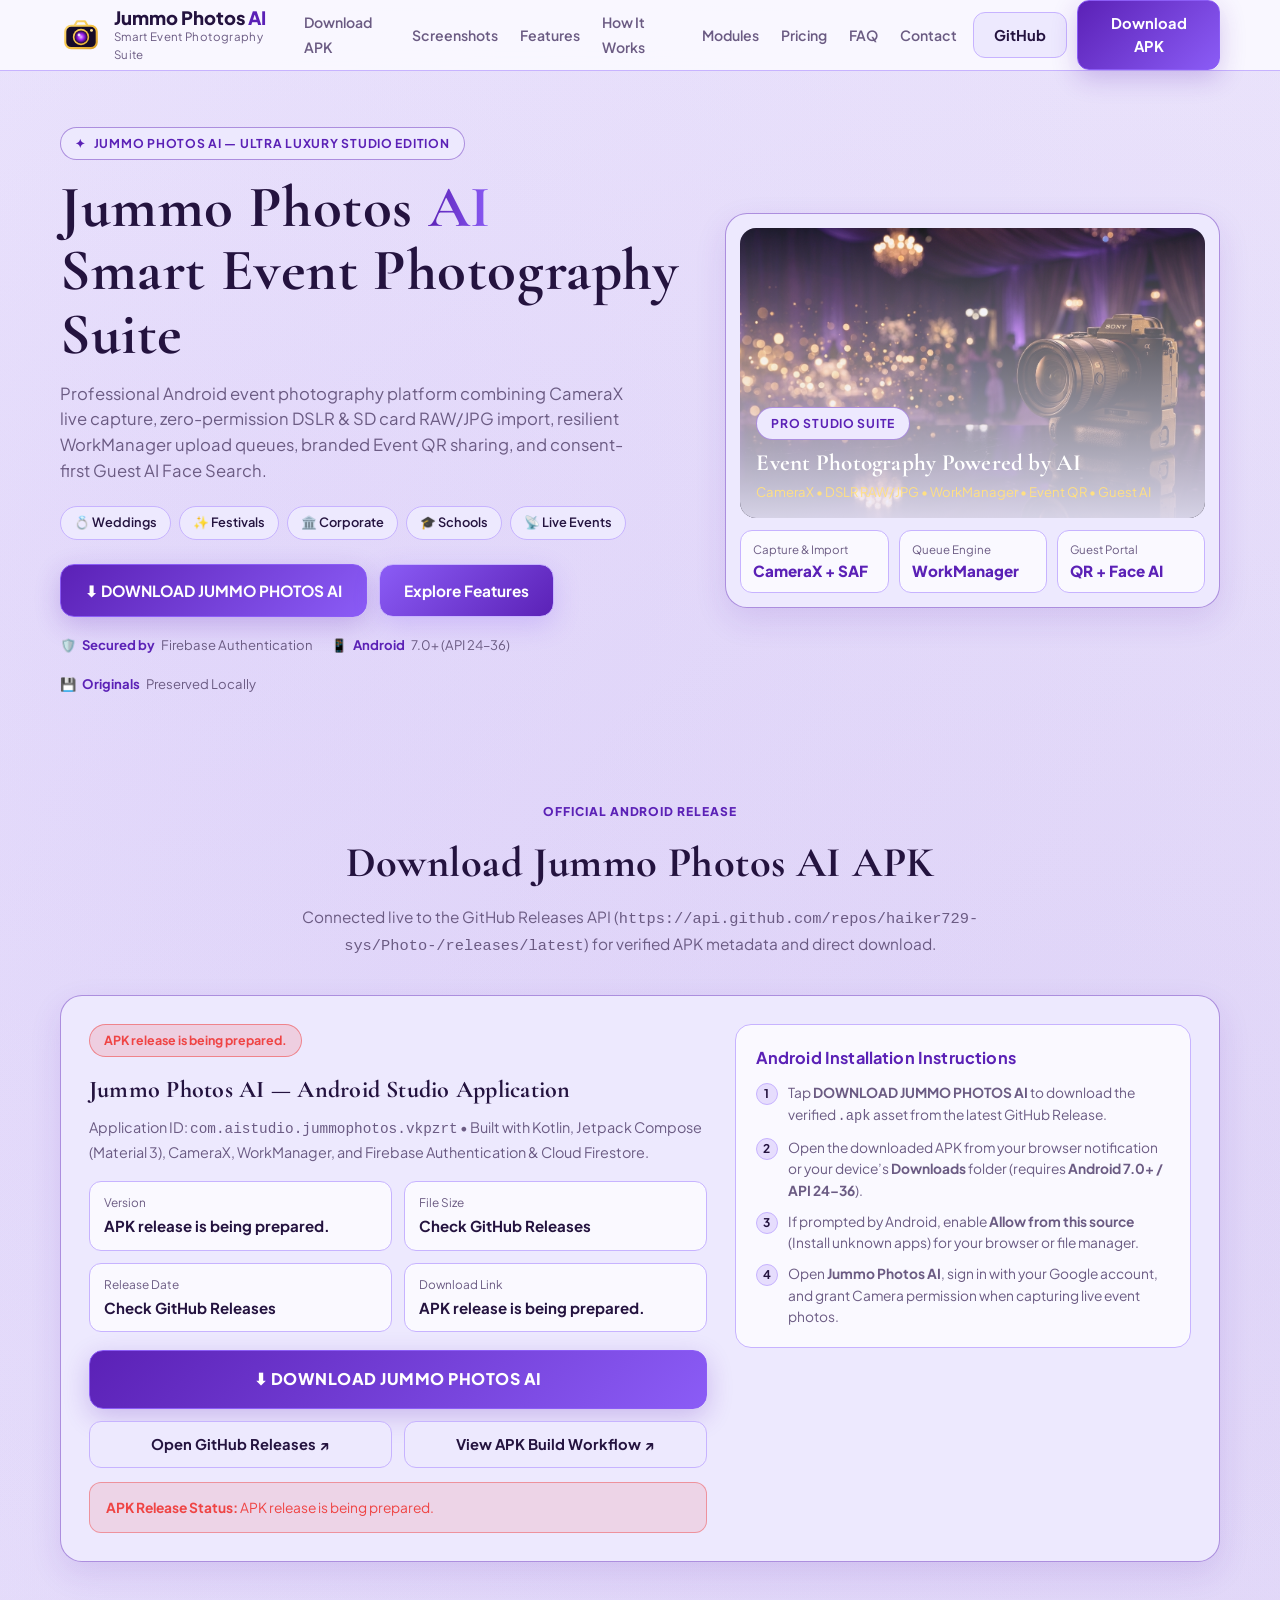
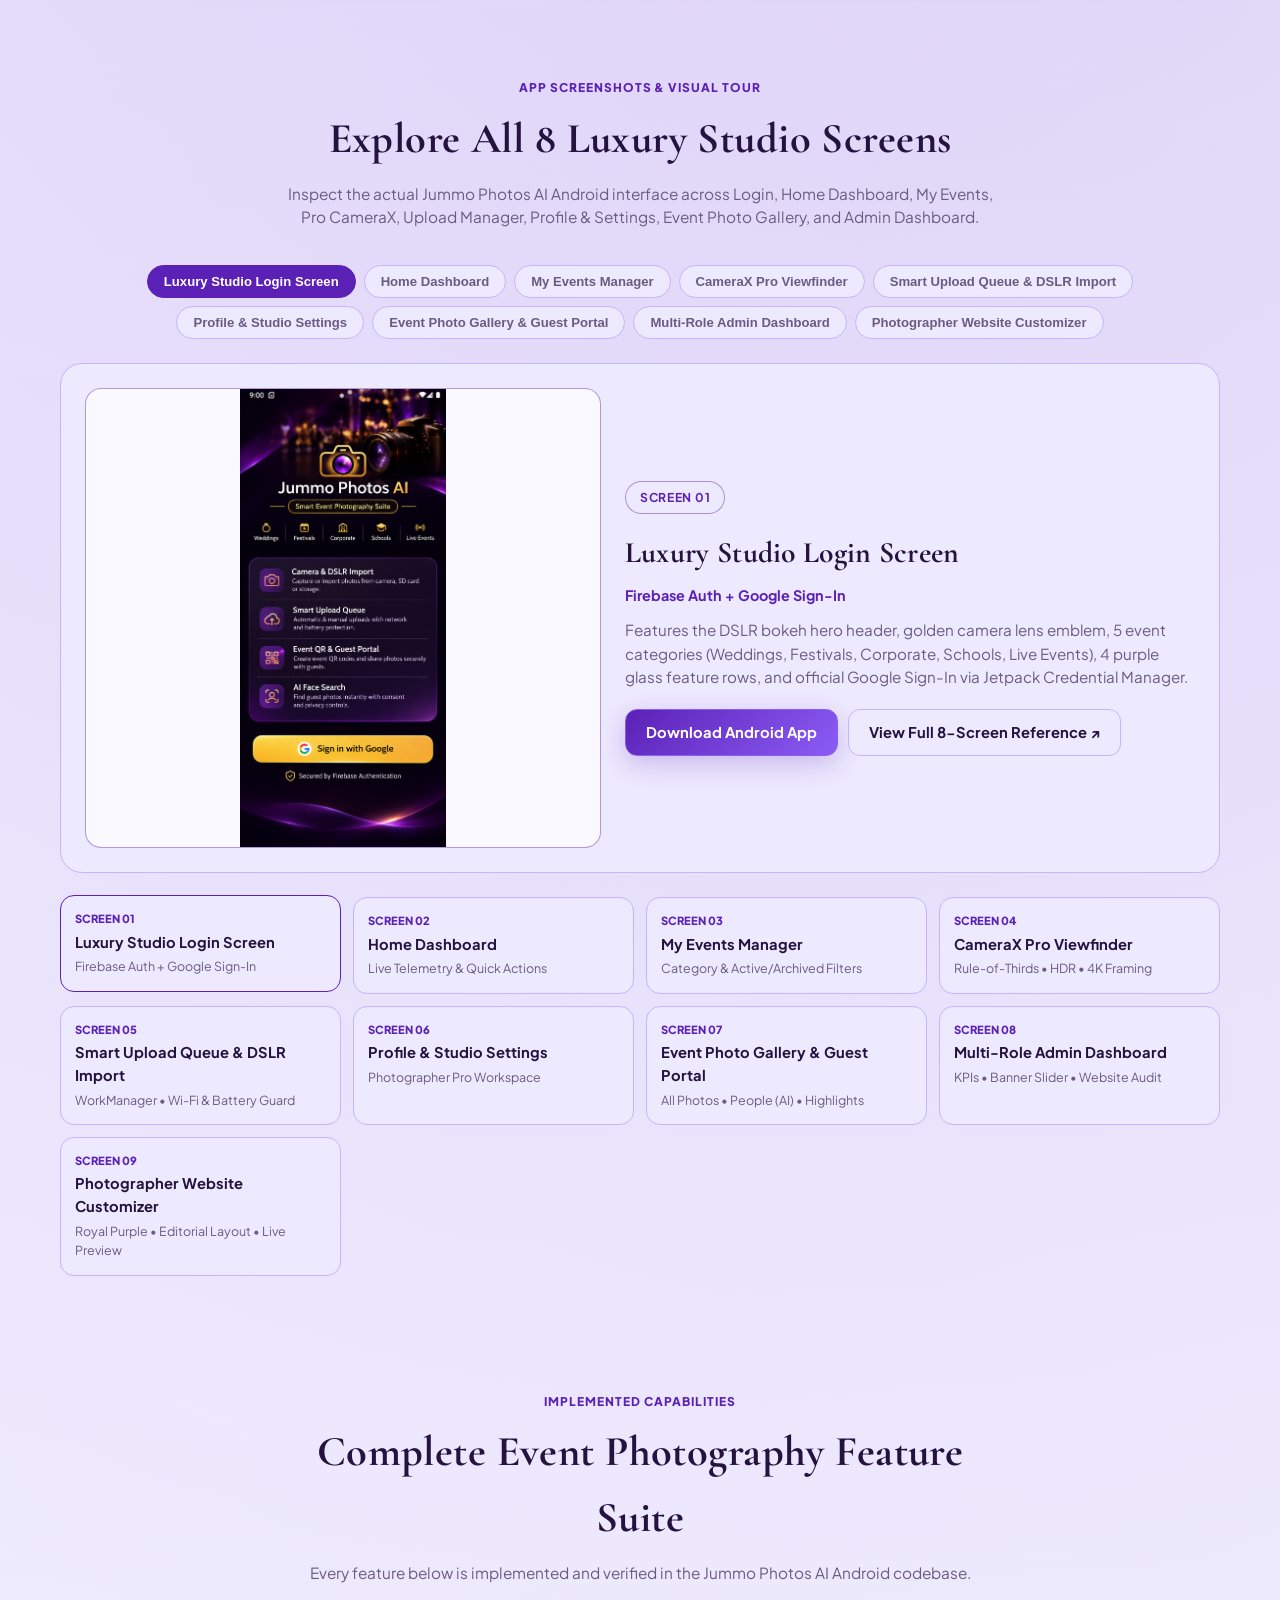
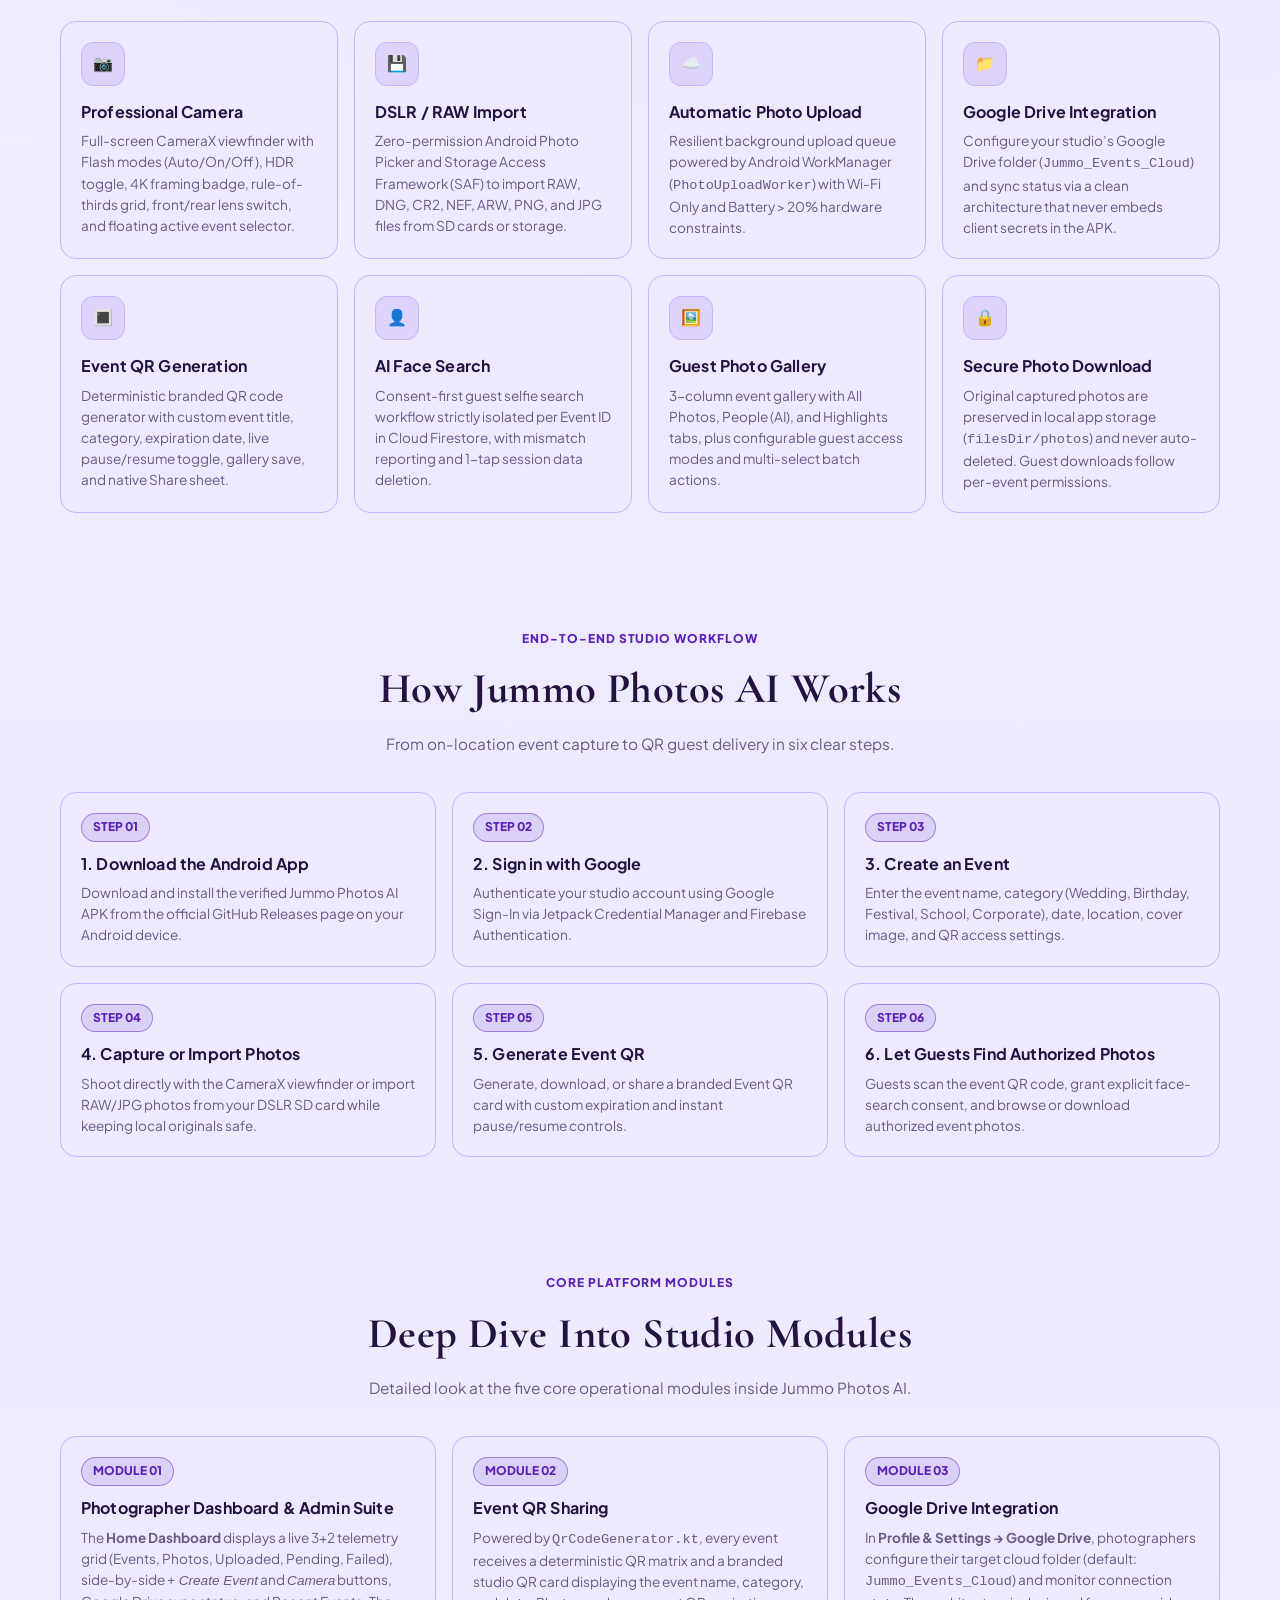
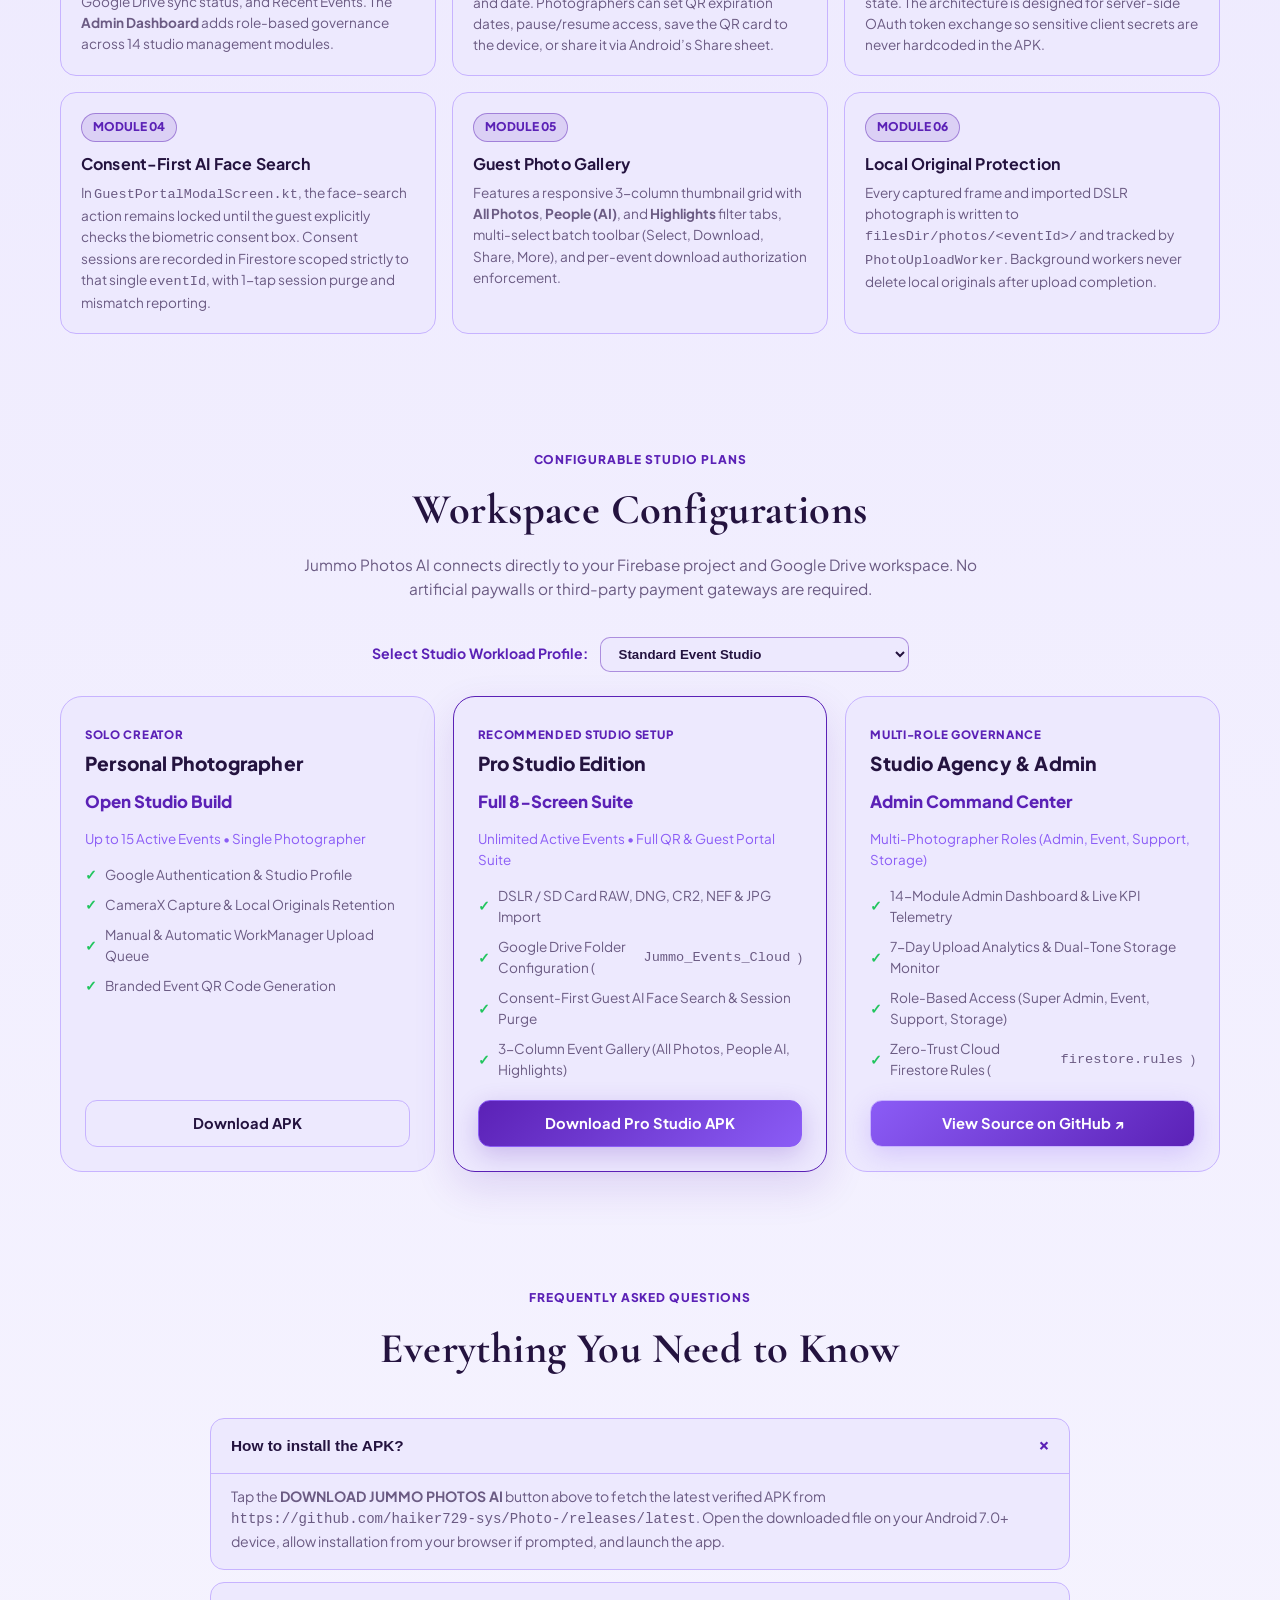
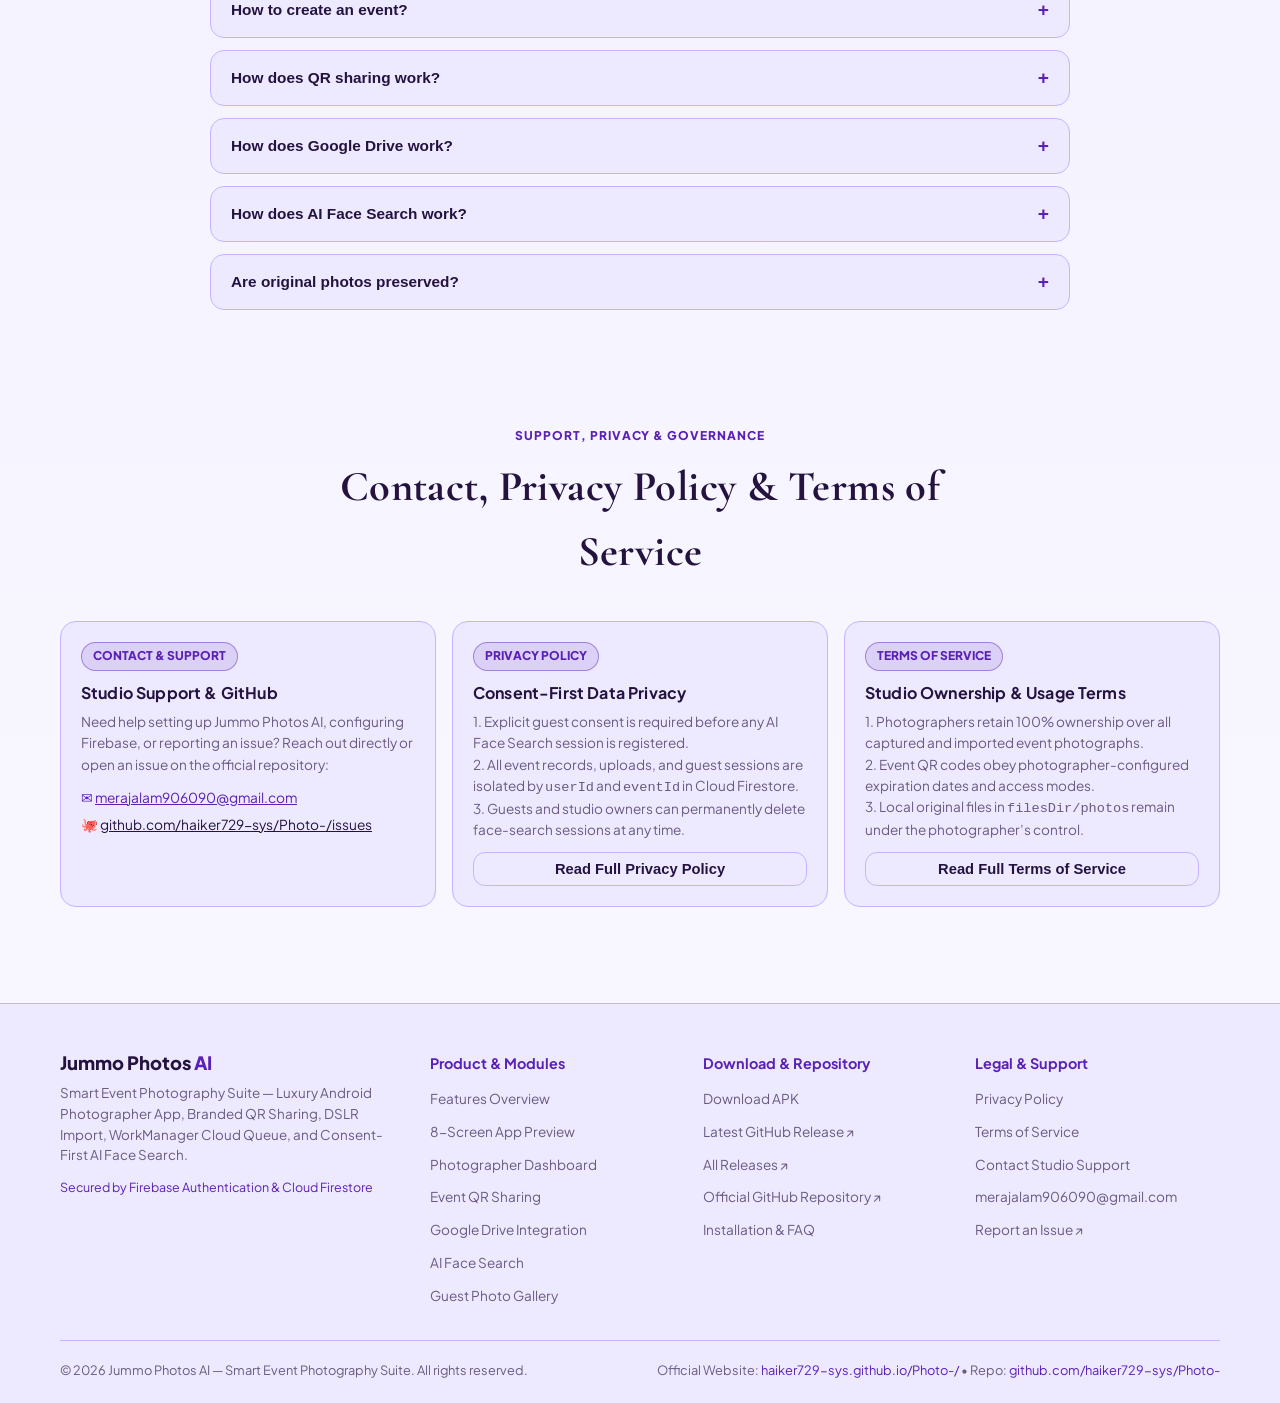
==== commit e22c876b: "feat: implement guest portal and redesign theme - Add guest event portal overlay and routing logic. " ====
--- a/app/src/main/assets/website/index.html
+++ b/app/src/main/assets/website/index.html
@@ -728,6 +728,136 @@
     </div>
   </footer>
 
+  <!-- GUEST EVENT PORTAL OVERLAY (Activates when ?event=ID is present) -->
+  <section id="guest-portal-section" class="guest-portal-container" style="display: none;" aria-label="Guest Photography Event Portal">
+    <div class="guest-portal-header">
+      <div class="container guest-nav-inner">
+        <div class="guest-brand">
+          <span class="studio-badge" id="guest-studio-name">✦ Jummo Pro Studio</span>
+          <span class="photographer-badge" id="guest-photographer-name">Owner / Developer: Meraj Sir</span>
+        </div>
+        <div class="guest-header-actions">
+          <a href="./" class="btn btn-outline btn-small" id="guest-exit-btn">View Applet Suite</a>
+        </div>
+      </div>
+    </div>
+
+    <div class="container guest-content-wrap">
+      <!-- Event Hero Card -->
+      <div class="guest-hero-card" id="guest-hero-card">
+        <div class="guest-hero-media">
+          <img id="guest-cover-img" src="./assets/screen-suite-8.png" alt="Event Cover Photo" class="guest-cover-photo" />
+          <div class="guest-cover-gradient"></div>
+          <span class="guest-category-badge" id="guest-category-badge">Wedding</span>
+        </div>
+        <div class="guest-hero-info">
+          <div class="guest-meta-row">
+            <span class="guest-date-pill" id="guest-event-date">📅 2026-12-15</span>
+            <span class="guest-location-pill" id="guest-event-location">📍 Main Studio Venue</span>
+            <span class="guest-photo-count-pill" id="guest-event-photo-count">📸 12 Photos Available</span>
+          </div>
+          <h1 class="guest-event-title" id="guest-event-title">Wedding Shoot</h1>
+          <p class="guest-event-desc" id="guest-event-desc">Welcome to our official guest photography portal. View original photos, run AI Face Search to find yourself instantly, or download high-resolution memories.</p>
+        </div>
+      </div>
+
+      <!-- PIN Security Gate (Shown when event is PIN Protected) -->
+      <div class="guest-pin-gate-card" id="guest-pin-gate-card" style="display: none;">
+        <div class="pin-card-inner">
+          <div class="pin-icon-wrap">🔒</div>
+          <h2 class="pin-title">Organizer Approved Access Required</h2>
+          <p class="pin-desc">This photography gallery is secured with a Guest Security PIN. Enter the PIN provided on your event card or invitation to unlock access.</p>
+          <div class="pin-input-group">
+            <input type="password" id="guest-pin-input" placeholder="Enter Guest Security PIN (e.g. 7290)" maxlength="10" autocomplete="off" />
+            <button type="button" class="btn btn-gold" id="guest-pin-verify-btn">Unlock Gallery</button>
+          </div>
+          <div class="pin-error-msg" id="guest-pin-error" style="display: none;"></div>
+        </div>
+      </div>
+
+      <!-- Unlocked Portal Main Content Area -->
+      <div id="guest-unlocked-area">
+        <!-- Actions Toolbar -->
+        <div class="guest-actions-bar">
+          <div class="guest-action-left">
+            <button type="button" class="btn btn-violet" id="guest-face-search-btn">
+              <span>👤</span> Find My Photos (AI Face Search)
+            </button>
+            <button type="button" class="btn btn-outline" id="guest-select-all-btn">
+              Select All (<span id="guest-selected-count">0</span>)
+            </button>
+          </div>
+          <div class="guest-action-right">
+            <button type="button" class="btn btn-gold" id="guest-download-selected-btn" disabled>
+              ⬇ Download Selected
+            </button>
+            <button type="button" class="btn btn-gold" id="guest-download-all-btn">
+              📦 Download All (ZIP)
+            </button>
+            <button type="button" class="btn btn-whatsapp" id="guest-whatsapp-share-btn">
+              💬 Share on WhatsApp
+            </button>
+          </div>
+        </div>
+
+        <!-- Editorial Gallery Grid -->
+        <div class="guest-gallery-section">
+          <div class="guest-gallery-header">
+            <h3>Event Photos &amp; Highlights</h3>
+            <span class="guest-gallery-status" id="guest-gallery-status">Showing all available original photos</span>
+          </div>
+          <div class="guest-gallery-grid" id="guest-gallery-grid">
+            <!-- Dynamically populated photo cards -->
+          </div>
+        </div>
+      </div>
+
+      <!-- Guest Portal Footer -->
+      <div class="guest-portal-footer">
+        <p>Original high-resolution photos curated by <strong>Jummo Photos AI</strong> &amp; <strong>Meraj Sir</strong>.</p>
+        <div class="guest-footer-links">
+          <a href="#" data-policy-modal="privacy">Guest Privacy Policy</a> •
+          <a href="#" id="guest-delete-face-btn">Request Face Data Purge</a>
+        </div>
+      </div>
+    </div>
+  </section>
+
+  <!-- Photo Lightbox Modal -->
+  <div class="lightbox-backdrop" id="guest-lightbox-modal" role="dialog" aria-modal="true" style="display: none;">
+    <div class="lightbox-content">
+      <button type="button" class="lightbox-close-btn" id="guest-lightbox-close">✕</button>
+      <img id="guest-lightbox-img" src="" alt="Enlarged photo" class="lightbox-img" />
+      <div class="lightbox-toolbar">
+        <span id="guest-lightbox-title" class="lightbox-title">Photo 01</span>
+        <button type="button" class="btn btn-gold btn-small" id="guest-lightbox-download-btn">⬇ Download Original</button>
+      </div>
+    </div>
+  </div>
+
+  <!-- AI Face Search Modal -->
+  <div class="modal-backdrop" id="guest-face-modal" role="dialog" aria-modal="true" style="display: none;">
+    <div class="modal-card">
+      <div class="modal-header">
+        <h3 style="color: var(--gold-bright);">✦ AI Face Search — Find My Photos</h3>
+        <button type="button" id="guest-face-modal-close" class="btn btn-outline" style="padding: 6px 12px;">Close ✕</button>
+      </div>
+      <div class="modal-body">
+        <p style="color: var(--text-lavender); font-size: 0.95rem; margin-bottom: 16px;">
+          Take or upload a clear selfie to instantly match your photos from this event. In strict compliance with our Consent-First Privacy Charter, your selfie is processed securely in-memory and never shared with advertisers or third parties.
+        </p>
+        <div style="text-align: center; margin-bottom: 16px;">
+          <input type="file" id="guest-selfie-file" accept="image/*" style="display: none;" />
+          <button type="button" class="btn btn-gold" id="guest-upload-selfie-btn">📸 Select Selfie</button>
+          <div id="guest-selfie-preview-wrap" style="margin-top: 14px; display: none;">
+            <img id="guest-selfie-preview" src="" alt="Selfie preview" style="width: 100px; height: 100px; border-radius: 50%; border: 2px solid var(--gold-bright); object-fit: cover;" />
+            <p id="guest-face-match-status" style="margin-top: 8px; color: var(--gold-bright); font-weight: 600; font-size: 0.9rem;">Matching face features…</p>
+          </div>
+        </div>
+      </div>
+    </div>
+  </div>
+
   <!-- Privacy Policy / Terms Modal -->
   <div class="modal-backdrop" id="policy-modal" role="dialog" aria-modal="true" aria-labelledby="policy-modal-title">
     <div class="modal-card">
--- a/app/src/main/assets/website/styles.css
+++ b/app/src/main/assets/website/styles.css
@@ -1,23 +1,23 @@
 :root {
-  --bg-obsidian: #090610;
-  --bg-royal-purple: #160B28;
-  --bg-card-purple: #24113F;
-  --bg-elevated-purple: #331857;
-  --violet-primary: #8B1EE4;
-  --violet-electric: #A020F0;
-  --violet-glow: #B44CFF;
-  --gold-bright: #F6C445;
-  --gold-soft: #FFE082;
-  --gold-deep: #D99B26;
-  --text-white: #F8F5FF;
-  --text-lavender: #B9A9D0;
-  --text-muted: #8E7BA8;
+  --bg-obsidian: #FAF9FF;
+  --bg-royal-purple: #EDE9FE;
+  --bg-card-purple: #EDE9FE;
+  --bg-elevated-purple: #C7B3FF;
+  --violet-primary: #5B21B6;
+  --violet-electric: #8B5CF6;
+  --violet-glow: #C7B3FF;
+  --gold-bright: #5B21B6;
+  --gold-soft: #8B5CF6;
+  --gold-deep: #5B21B6;
+  --text-white: #24133F;
+  --text-lavender: #6B5B83;
+  --text-muted: #6B5B83;
   --success-green: #22C55E;
   --warning-amber: #F59E0B;
   --error-red: #EF4444;
-  --border-subtle: rgba(180, 76, 255, 0.28);
-  --border-gold: rgba(246, 196, 69, 0.48);
-  --shadow-luxury: 0 20px 50px rgba(5, 2, 12, 0.78);
+  --border-subtle: #C7B3FF;
+  --border-gold: rgba(91, 33, 182, 0.45);
+  --shadow-luxury: 0 12px 32px rgba(91, 33, 182, 0.12);
   --radius-xl: 22px;
   --radius-lg: 16px;
   --radius-md: 12px;
@@ -40,9 +40,9 @@
 
 body {
   background:
-    radial-gradient(circle at 18% 8%, rgba(160, 32, 240, 0.22) 0%, transparent 38%),
-    radial-gradient(circle at 85% 16%, rgba(246, 196, 69, 0.14) 0%, transparent 35%),
-    linear-gradient(180deg, #090610 0%, #140A24 45%, #090610 100%);
+    radial-gradient(circle at 18% 8%, rgba(139, 92, 246, 0.14) 0%, transparent 38%),
+    radial-gradient(circle at 85% 16%, rgba(91, 33, 182, 0.10) 0%, transparent 35%),
+    linear-gradient(180deg, #FAF9FF 0%, #EDE9FE 55%, #FAF9FF 100%);
   color: var(--text-white);
   overflow-x: hidden;
 }
@@ -71,7 +71,7 @@
   z-index: 100;
   backdrop-filter: blur(18px);
   -webkit-backdrop-filter: blur(18px);
-  background: rgba(9, 6, 16, 0.84);
+  background: rgba(250, 249, 255, 0.92);
   border-bottom: 1px solid var(--border-subtle);
 }
 
@@ -161,25 +161,25 @@
 }
 
 .btn-gold {
-  background: linear-gradient(180deg, #FFE28A 0%, #F6C445 55%, #D99B26 100%);
-  color: var(--bg-obsidian);
+  background: linear-gradient(135deg, #5B21B6 0%, #8B5CF6 100%);
+  color: #FFFFFF;
   border-color: var(--gold-soft);
-  box-shadow: 0 8px 26px rgba(246, 196, 69, 0.28);
+  box-shadow: 0 8px 26px rgba(91, 33, 182, 0.24);
 }
 
 .btn-gold:hover {
-  box-shadow: 0 12px 32px rgba(246, 196, 69, 0.42);
+  box-shadow: 0 12px 32px rgba(91, 33, 182, 0.34);
 }
 
 .btn-violet {
-  background: linear-gradient(135deg, var(--violet-electric), var(--bg-elevated-purple));
-  color: var(--text-white);
+  background: linear-gradient(135deg, #8B5CF6, #5B21B6);
+  color: #FFFFFF;
   border-color: var(--violet-glow);
-  box-shadow: 0 8px 26px rgba(160, 32, 240, 0.28);
+  box-shadow: 0 8px 26px rgba(139, 92, 246, 0.24);
 }
 
 .btn-outline {
-  background: rgba(36, 17, 63, 0.65);
+  background: #EDE9FE;
   color: var(--text-white);
   border-color: var(--border-subtle);
 }
@@ -191,7 +191,7 @@
 
 .mobile-menu-btn {
   display: none;
-  background: rgba(36, 17, 63, 0.8);
+  background: #EDE9FE;
   color: var(--text-white);
   border: 1px solid var(--border-subtle);
   border-radius: 10px;
@@ -219,7 +219,7 @@
   gap: 8px;
   padding: 6px 14px;
   border-radius: var(--radius-pill);
-  background: rgba(36, 17, 63, 0.82);
+  background: #EDE9FE;
   border: 1px solid var(--border-gold);
   color: var(--gold-bright);
   font-size: 0.76rem;
@@ -237,7 +237,7 @@
 }
 
 .hero-title .gold-accent {
-  background: linear-gradient(90deg, #FFE28A, #F6C445, #E5A922);
+  background: linear-gradient(90deg, #5B21B6, #8B5CF6);
   -webkit-background-clip: text;
   -webkit-text-fill-color: transparent;
 }
@@ -262,7 +262,7 @@
   gap: 6px;
   padding: 6px 13px;
   border-radius: var(--radius-pill);
-  background: rgba(36, 17, 63, 0.72);
+  background: #EDE9FE;
   border: 1px solid var(--border-subtle);
   font-size: 0.8rem;
   font-weight: 600;
@@ -309,7 +309,7 @@
 .hero-visual-card {
   position: relative;
   border-radius: var(--radius-xl);
-  background: linear-gradient(160deg, rgba(51, 24, 87, 0.85), rgba(16, 8, 28, 0.95));
+  background: #EDE9FE;
   border: 1.5px solid var(--border-gold);
   box-shadow: var(--shadow-luxury);
   overflow: hidden;
@@ -334,7 +334,7 @@
 .hero-banner-overlay {
   position: absolute;
   inset: 0;
-  background: linear-gradient(180deg, rgba(9, 6, 16, 0.15) 0%, rgba(9, 6, 16, 0.88) 100%);
+  background: linear-gradient(180deg, rgba(250, 249, 255, 0.10) 0%, rgba(237, 233, 254, 0.90) 100%);
   display: flex;
   flex-direction: column;
   justify-content: flex-end;
@@ -348,7 +348,7 @@
 }
 
 .hero-mini-stat {
-  background: rgba(9, 6, 16, 0.72);
+  background: #FAF9FF;
   border: 1px solid var(--border-subtle);
   border-radius: 12px;
   padding: 10px 12px;
@@ -400,7 +400,7 @@
 
 /* APK Download Hub Section */
 .apk-hub-card {
-  background: linear-gradient(145deg, rgba(36, 17, 63, 0.94), rgba(16, 8, 30, 0.98));
+  background: #EDE9FE;
   border: 1.5px solid var(--border-gold);
   border-radius: var(--radius-xl);
   padding: 28px;
@@ -426,8 +426,8 @@
 }
 
 .release-status-pill.checking {
-  background: rgba(245, 158, 11, 0.16);
-  border: 1px solid rgba(245, 158, 11, 0.5);
+  background: rgba(139, 92, 246, 0.16);
+  border: 1px solid rgba(139, 92, 246, 0.5);
   color: var(--gold-bright);
 }
 
@@ -440,7 +440,7 @@
 .release-status-pill.unavailable {
   background: rgba(239, 68, 68, 0.16);
   border: 1px solid rgba(239, 68, 68, 0.55);
-  color: #FCA5A5;
+  color: var(--error-red);
 }
 
 .apk-meta-grid {
@@ -451,7 +451,7 @@
 }
 
 .apk-meta-box {
-  background: rgba(9, 6, 16, 0.65);
+  background: #FAF9FF;
   border: 1px solid var(--border-subtle);
   border-radius: 12px;
   padding: 12px 14px;
@@ -483,9 +483,9 @@
   margin-top: 14px;
   padding: 14px 16px;
   border-radius: 12px;
-  background: rgba(239, 68, 68, 0.16);
-  border: 1px solid rgba(239, 68, 68, 0.55);
-  color: #FECACA;
+  background: rgba(239, 68, 68, 0.12);
+  border: 1px solid rgba(239, 68, 68, 0.45);
+  color: var(--error-red);
   font-size: 0.86rem;
 }
 
@@ -494,7 +494,7 @@
 }
 
 .install-steps-card {
-  background: rgba(9, 6, 16, 0.68);
+  background: #FAF9FF;
   border: 1px solid var(--border-subtle);
   border-radius: 16px;
   padding: 20px;
@@ -527,7 +527,7 @@
   width: 22px;
   height: 22px;
   border-radius: 50%;
-  background: rgba(160, 32, 240, 0.28);
+  background: rgba(139, 92, 246, 0.18);
   border: 1px solid var(--violet-glow);
   color: var(--text-white);
   font-size: 0.75rem;
@@ -547,7 +547,7 @@
 }
 
 .feature-card {
-  background: linear-gradient(160deg, rgba(36, 17, 63, 0.88), rgba(18, 9, 32, 0.94));
+  background: #EDE9FE;
   border: 1px solid var(--border-subtle);
   border-radius: var(--radius-lg);
   padding: 20px;
@@ -563,7 +563,7 @@
   width: 44px;
   height: 44px;
   border-radius: 12px;
-  background: linear-gradient(135deg, rgba(160, 32, 240, 0.35), rgba(51, 24, 87, 0.9));
+  background: rgba(139, 92, 246, 0.16);
   border: 1px solid var(--violet-glow);
   display: flex;
   align-items: center;
@@ -597,7 +597,7 @@
 .preview-tab-btn {
   padding: 8px 16px;
   border-radius: var(--radius-pill);
-  background: rgba(36, 17, 63, 0.75);
+  background: #EDE9FE;
   border: 1px solid var(--border-subtle);
   color: var(--text-lavender);
   font-size: 0.82rem;
@@ -610,7 +610,7 @@
 .preview-tab-btn:hover {
   background: var(--gold-bright);
   border-color: var(--gold-bright);
-  color: var(--bg-obsidian);
+  color: #FFFFFF;
 }
 
 .preview-showcase-layout {
@@ -618,7 +618,7 @@
   grid-template-columns: 0.95fr 1.05fr;
   gap: 24px;
   align-items: center;
-  background: linear-gradient(150deg, rgba(36, 17, 63, 0.9), rgba(12, 6, 22, 0.96));
+  background: #EDE9FE;
   border: 1px solid var(--border-subtle);
   border-radius: var(--radius-xl);
   padding: 24px;
@@ -651,7 +651,7 @@
 }
 
 .screen-mini-card {
-  background: rgba(36, 17, 63, 0.72);
+  background: #EDE9FE;
   border: 1px solid var(--border-subtle);
   border-radius: 14px;
   padding: 14px;
@@ -692,7 +692,7 @@
 }
 
 .step-card {
-  background: rgba(36, 17, 63, 0.8);
+  background: #EDE9FE;
   border: 1px solid var(--border-subtle);
   border-radius: var(--radius-lg);
   padding: 20px;
@@ -705,7 +705,7 @@
   justify-content: center;
   padding: 4px 11px;
   border-radius: var(--radius-pill);
-  background: rgba(246, 196, 69, 0.16);
+  background: rgba(91, 33, 182, 0.12);
   border: 1px solid var(--border-gold);
   color: var(--gold-bright);
   font-size: 0.75rem;
@@ -743,7 +743,7 @@
 }
 
 .pricing-card {
-  background: linear-gradient(165deg, rgba(36, 17, 63, 0.88), rgba(14, 7, 26, 0.96));
+  background: #EDE9FE;
   border: 1px solid var(--border-subtle);
   border-radius: var(--radius-xl);
   padding: 24px;
@@ -754,7 +754,7 @@
 
 .pricing-card.featured {
   border: 1.5px solid var(--gold-bright);
-  box-shadow: 0 16px 40px rgba(246, 196, 69, 0.16);
+  box-shadow: 0 16px 40px rgba(91, 33, 182, 0.14);
 }
 
 .plan-badge {
@@ -813,7 +813,7 @@
 }
 
 .faq-item {
-  background: rgba(36, 17, 63, 0.82);
+  background: #EDE9FE;
   border: 1px solid var(--border-subtle);
   border-radius: 14px;
   overflow: hidden;
@@ -849,7 +849,7 @@
   padding: 0 20px 16px;
   font-size: 0.88rem;
   color: var(--text-lavender);
-  border-top: 1px solid rgba(180, 76, 255, 0.16);
+  border-top: 1px solid var(--border-subtle);
   padding-top: 12px;
 }
 
@@ -859,7 +859,7 @@
 
 /* Footer */
 .site-footer {
-  background: #06040B;
+  background: #EDE9FE;
   border-top: 1px solid var(--border-subtle);
   padding: 48px 0 32px;
   margin-top: 40px;
@@ -903,7 +903,7 @@
 }
 
 .footer-bottom {
-  border-top: 1px solid rgba(180, 76, 255, 0.18);
+  border-top: 1px solid var(--border-subtle);
   padding-top: 20px;
   display: flex;
   flex-wrap: wrap;
@@ -917,7 +917,7 @@
 .modal-backdrop {
   position: fixed;
   inset: 0;
-  background: rgba(5, 2, 12, 0.84);
+  background: rgba(36, 19, 63, 0.65);
   backdrop-filter: blur(8px);
   display: none;
   align-items: center;
@@ -981,7 +981,7 @@
     top: 70px;
     left: 0;
     right: 0;
-    background: rgba(16, 8, 30, 0.98);
+    background: #FAF9FF;
     border-bottom: 1px solid var(--border-subtle);
     flex-direction: column;
     padding: 16px 20px;
@@ -1006,3 +1006,334 @@
     padding: 40px 0;
   }
 }
+
+/* ==========================================================================
+   GUEST EVENT PORTAL & EDITORIAL GALLERY STYLES
+   ========================================================================== */
+.guest-portal-container {
+  min-height: 100vh;
+  background: radial-gradient(circle at 50% 0%, #EDE9FE 0%, #FAF9FF 65%);
+  padding-bottom: 60px;
+}
+.guest-portal-header {
+  background: rgba(250, 249, 255, 0.94);
+  backdrop-filter: blur(14px);
+  border-bottom: 1px solid var(--border-subtle);
+  position: sticky;
+  top: 0;
+  z-index: 90;
+  padding: 12px 0;
+}
+.guest-nav-inner {
+  display: flex;
+  align-items: center;
+  justify-content: space-between;
+}
+.guest-brand {
+  display: flex;
+  flex-direction: column;
+  gap: 2px;
+}
+.guest-brand .studio-badge {
+  font-weight: 700;
+  color: var(--gold-bright);
+  font-size: 1.05rem;
+}
+.guest-brand .photographer-badge {
+  font-size: 0.78rem;
+  color: var(--text-lavender);
+}
+.guest-hero-card {
+  margin-top: 24px;
+  background: var(--bg-card-purple);
+  border: 1px solid var(--border-gold);
+  border-radius: var(--radius-xl);
+  overflow: hidden;
+  box-shadow: var(--shadow-luxury);
+}
+.guest-hero-media {
+  position: relative;
+  width: 100%;
+  height: 280px;
+  overflow: hidden;
+}
+.guest-cover-photo {
+  width: 100%;
+  height: 100%;
+  object-fit: cover;
+}
+.guest-cover-gradient {
+  position: absolute;
+  inset: 0;
+  background: linear-gradient(180deg, transparent 40%, rgba(237, 233, 254, 0.92) 100%);
+}
+.guest-category-badge {
+  position: absolute;
+  top: 14px;
+  right: 14px;
+  background: var(--violet-primary);
+  color: #ffffff;
+  padding: 4px 12px;
+  border-radius: var(--radius-pill);
+  font-size: 0.82rem;
+  font-weight: 700;
+  border: 1px solid rgba(255, 255, 255, 0.3);
+}
+.guest-hero-info {
+  padding: 20px 24px 24px;
+}
+.guest-meta-row {
+  display: flex;
+  flex-wrap: wrap;
+  gap: 10px;
+  margin-bottom: 12px;
+}
+.guest-meta-row span {
+  font-size: 0.82rem;
+  background: #FAF9FF;
+  padding: 4px 10px;
+  border-radius: var(--radius-pill);
+  color: var(--text-lavender);
+  border: 1px solid var(--border-subtle);
+}
+.guest-event-title {
+  font-size: 1.85rem;
+  color: var(--text-white);
+  margin-bottom: 8px;
+}
+.guest-event-desc {
+  font-size: 0.95rem;
+  color: var(--text-lavender);
+  line-height: 1.5;
+}
+
+/* PIN Security Gate */
+.guest-pin-gate-card {
+  margin-top: 24px;
+  background: #EDE9FE;
+  border: 1.5px solid var(--gold-bright);
+  border-radius: var(--radius-xl);
+  padding: 32px 24px;
+  text-align: center;
+  box-shadow: 0 10px 40px rgba(91, 33, 182, 0.14);
+}
+.pin-icon-wrap {
+  font-size: 2.5rem;
+  margin-bottom: 12px;
+}
+.pin-title {
+  color: var(--gold-bright);
+  font-size: 1.35rem;
+  margin-bottom: 8px;
+}
+.pin-desc {
+  color: var(--text-lavender);
+  font-size: 0.92rem;
+  max-width: 480px;
+  margin: 0 auto 20px;
+}
+.pin-input-group {
+  display: flex;
+  justify-content: center;
+  gap: 10px;
+  max-width: 420px;
+  margin: 0 auto;
+}
+.pin-input-group input {
+  flex: 1;
+  background: #FAF9FF;
+  border: 1px solid var(--border-gold);
+  border-radius: var(--radius-md);
+  padding: 10px 14px;
+  color: var(--text-white);
+  font-size: 1.1rem;
+  letter-spacing: 2px;
+  text-align: center;
+}
+.pin-error-msg {
+  color: var(--error-red);
+  font-size: 0.88rem;
+  font-weight: 600;
+  margin-top: 12px;
+}
+
+/* Actions Bar */
+.guest-actions-bar {
+  display: flex;
+  flex-wrap: wrap;
+  align-items: center;
+  justify-content: space-between;
+  gap: 12px;
+  margin: 24px 0 16px;
+  padding: 14px 18px;
+  background: #EDE9FE;
+  border: 1px solid var(--border-subtle);
+  border-radius: var(--radius-lg);
+}
+.guest-action-left,
+.guest-action-right {
+  display: flex;
+  flex-wrap: wrap;
+  gap: 8px;
+  align-items: center;
+}
+.btn-whatsapp {
+  background: #25D366;
+  color: #FFFFFF;
+  font-weight: 700;
+}
+.btn-whatsapp:hover {
+  background: #20BA5A;
+}
+
+/* Editorial Gallery Grid */
+.guest-gallery-section {
+  margin-top: 10px;
+}
+.guest-gallery-header {
+  display: flex;
+  justify-content: space-between;
+  align-items: center;
+  margin-bottom: 14px;
+}
+.guest-gallery-header h3 {
+  font-size: 1.25rem;
+  color: var(--gold-bright);
+}
+.guest-gallery-status {
+  font-size: 0.82rem;
+  color: var(--text-muted);
+}
+.guest-gallery-grid {
+  display: grid;
+  grid-template-columns: repeat(auto-fill, minmax(260px, 1fr));
+  gap: 16px;
+}
+.photo-card {
+  position: relative;
+  border-radius: var(--radius-md);
+  overflow: hidden;
+  background: var(--bg-card-purple);
+  border: 1px solid var(--border-subtle);
+  transition: transform 0.2s ease, border-color 0.2s ease, box-shadow 0.2s ease;
+  cursor: pointer;
+}
+.photo-card:hover {
+  transform: translateY(-3px);
+  border-color: var(--gold-bright);
+  box-shadow: 0 10px 24px rgba(91, 33, 182, 0.16);
+}
+.photo-card-img {
+  width: 100%;
+  height: 200px;
+  object-fit: cover;
+  display: block;
+}
+.photo-card-overlay {
+  position: absolute;
+  top: 10px;
+  left: 10px;
+  right: 10px;
+  display: flex;
+  justify-content: space-between;
+  align-items: center;
+}
+.photo-card-checkbox {
+  width: 22px;
+  height: 22px;
+  accent-color: var(--gold-bright);
+  cursor: pointer;
+}
+.photo-card-footer {
+  padding: 10px 12px;
+  display: flex;
+  justify-content: space-between;
+  align-items: center;
+  background: #EDE9FE;
+}
+.photo-filename {
+  font-size: 0.8rem;
+  color: var(--text-white);
+  font-weight: 600;
+  overflow: hidden;
+  text-overflow: ellipsis;
+  white-space: nowrap;
+  max-width: 160px;
+}
+.photo-download-icon {
+  background: none;
+  border: none;
+  color: var(--gold-bright);
+  cursor: pointer;
+  font-size: 1rem;
+  padding: 4px;
+}
+
+/* Lightbox Modal */
+.lightbox-backdrop {
+  position: fixed;
+  inset: 0;
+  background: rgba(36, 19, 63, 0.88);
+  z-index: 999;
+  display: flex;
+  align-items: center;
+  justify-content: center;
+  padding: 20px;
+}
+.lightbox-content {
+  position: relative;
+  max-width: 90vw;
+  max-height: 90vh;
+  display: flex;
+  flex-direction: column;
+  align-items: center;
+}
+.lightbox-img {
+  max-width: 100%;
+  max-height: 75vh;
+  border-radius: var(--radius-lg);
+  border: 1px solid var(--border-gold);
+  box-shadow: 0 15px 50px rgba(36, 19, 63, 0.45);
+  object-fit: contain;
+}
+.lightbox-close-btn {
+  position: absolute;
+  top: -40px;
+  right: 0;
+  background: transparent;
+  border: none;
+  color: #ffffff;
+  font-size: 1.8rem;
+  cursor: pointer;
+}
+.lightbox-toolbar {
+  margin-top: 14px;
+  display: flex;
+  align-items: center;
+  justify-content: space-between;
+  width: 100%;
+  padding: 8px 14px;
+  background: #EDE9FE;
+  border-radius: var(--radius-md);
+  border: 1px solid var(--border-subtle);
+}
+.lightbox-title {
+  color: var(--text-white);
+  font-size: 0.9rem;
+  font-weight: 600;
+}
+.guest-portal-footer {
+  margin-top: 40px;
+  text-align: center;
+  padding-top: 24px;
+  border-top: 1px solid var(--border-subtle);
+  color: var(--text-lavender);
+  font-size: 0.88rem;
+}
+.guest-footer-links {
+  margin-top: 8px;
+}
+.guest-footer-links a {
+  color: var(--gold-bright);
+  text-decoration: none;
+}
